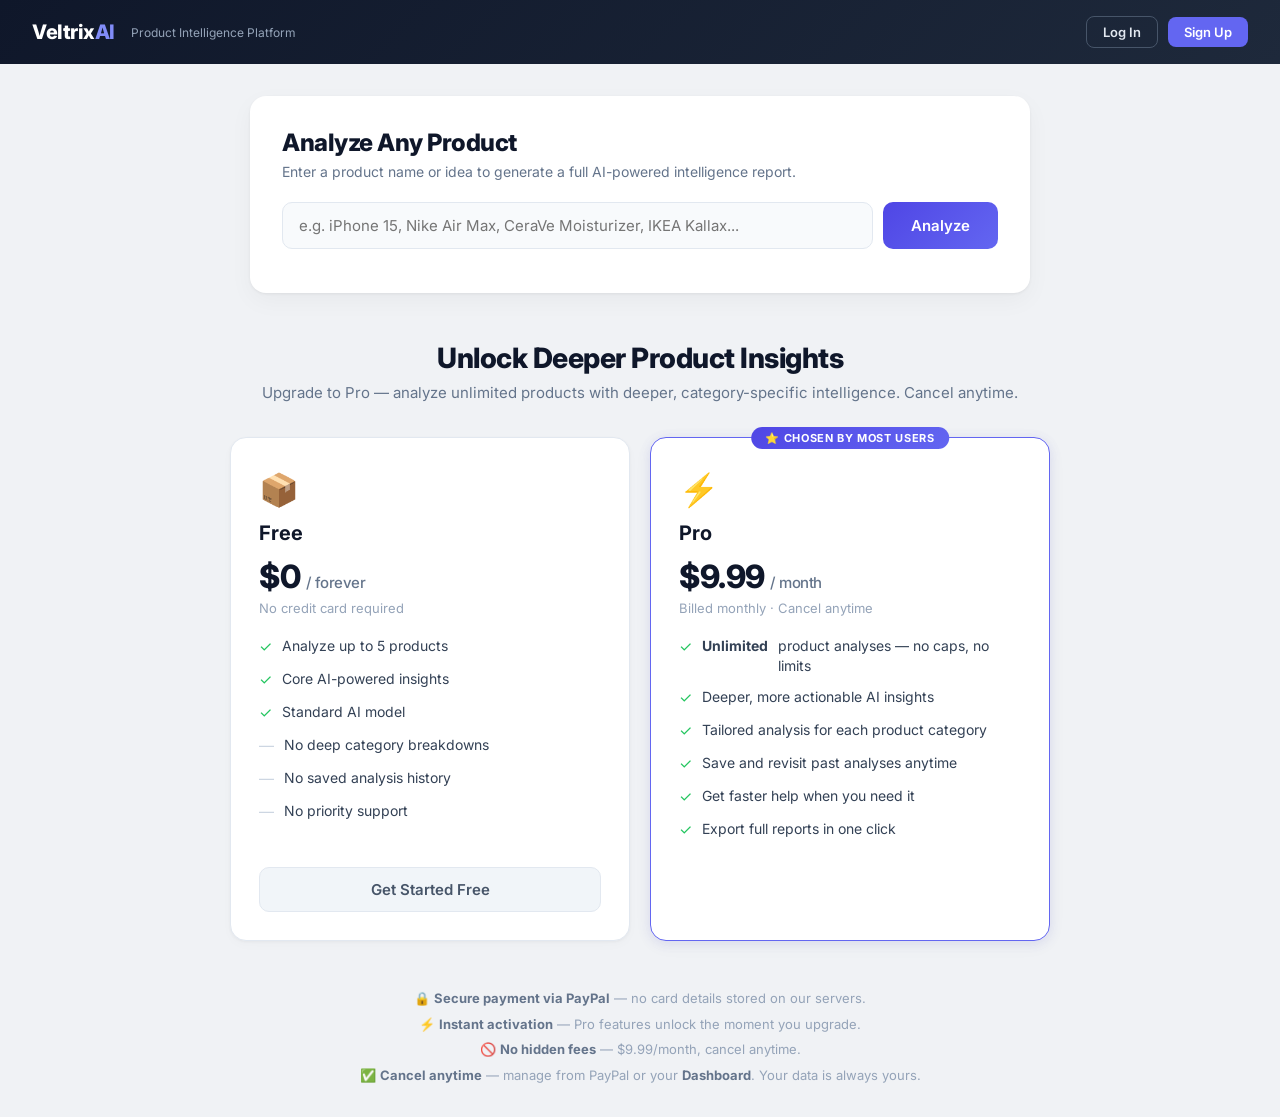
==== index.html @ ea8c5378 "feat: add smart upsell & retention logic with getUserStateContext - Add centralized getUserStateCont" ====
<!DOCTYPE html>
<html lang="en">
<head>
    <meta charset="UTF-8" />
    <meta name="viewport" content="width=device-width, initial-scale=1.0" />
    <title>Veltrix AI — Product Intelligence Platform</title>
    <link rel="preconnect" href="https://fonts.googleapis.com" />
    <link rel="preconnect" href="https://fonts.gstatic.com" crossorigin />
    <link href="https://fonts.googleapis.com/css2?family=Inter:wght@400;500;600;700;800&display=swap" rel="stylesheet" />
    <link rel="stylesheet" href="/style.css" />
</head>
<body>

    <!-- ── Top Bar ── -->
    <div class="top-bar">
        <div class="logo">Veltrix<span>AI</span></div>
        <div class="tagline">Product Intelligence Platform</div>

        <!-- Logged-out buttons -->
        <div class="auth-area" id="authArea">
            <button class="btn-login" id="showLoginBtn">Log In</button>
            <button class="btn-signup" id="showRegisterBtn">Sign Up</button>
        </div>

        <!-- Logged-in area (hidden by default via CSS) -->
        <div class="user-area" id="userArea">
            <span class="usage-info" id="usageInfo"></span>
            <a class="dashboard-link" href="/dashboard">Dashboard</a>
            <span class="username-display" id="usernameDisplay"></span>
            <button class="btn-logout" id="logoutBtn">Log Out</button>
        </div>
    </div>

    <!-- ── Auth Modal ── -->
    <div class="modal-overlay" id="authModal">
        <div class="modal-box">
            <button class="modal-close" id="closeAuthModal">&times;</button>
            <h2 class="modal-title" id="authModalTitle"></h2>
            <div class="form-group">
                <label class="form-label" for="authUsername">Username</label>
                <input class="form-input" type="text" id="authUsername" />
            </div>
            <div class="form-group">
                <label class="form-label" for="authPassword">Password</label>
                <input class="form-input" type="password" id="authPassword" />
            </div>
            <div class="auth-error" id="authError"></div>
            <button class="btn-auth-submit" id="authSubmitBtn">Submit</button>
            <div class="auth-switch" id="authSwitch"></div>
        </div>
    </div>

    <!-- ── Main Content ── -->
    <div class="container">
        <div class="search-card">
            <h1>Analyze Any Product</h1>
            <div class="muted">Enter a product name or idea to generate a full AI-powered intelligence report.</div>
            <div class="search-row">
                <input type="text" id="productIdea" placeholder="e.g. iPhone 15, Nike Air Max, CeraVe Moisturizer, IKEA Kallax..." />
                <button id="analyzeBtn">Analyze</button>
            </div>
            <div id="message"></div>
        </div>

        <!-- Analysis results rendered here by script.js -->
        <div id="results"></div>
    </div>

    <!-- ── Pricing Section ── -->
    <div class="pricing-section" id="pricingSection" style="display:none;">
        <h2 class="pricing-section-title">Unlock Deeper Product Insights</h2>
        <p class="pricing-section-sub">Upgrade to Pro — analyze unlimited products with deeper, category-specific intelligence. Cancel anytime.</p>

        <!-- State-aware message banner (populated by script.js) -->
        <div class="pricing-state-msg" id="pricingStateMsg" style="display:none;"></div>

        <!-- Pro active message (shown only when user is Pro) -->
        <div class="pricing-pro-active-msg" id="pricingProActive" style="display:none;">
            <div class="pam-icon">✅</div>
            <div class="pam-title">You're on the Pro plan</div>
            <p class="pam-text">You have full access to all Pro features. Manage your subscription from your <a href="/dashboard" style="color:#166534;font-weight:600;">Dashboard</a>.</p>
        </div>

        <!-- Pricing grid (hidden when Pro) -->
        <div id="pricingGrid">
            <div class="pricing-grid">
                <!-- Free Plan -->
                <div class="pricing-card">
                    <div class="pricing-plan-icon">📦</div>
                    <div class="pricing-plan-name">Free</div>
                    <div class="pricing-price">$0 <span>/ forever</span></div>
                    <div class="pricing-price-note">No credit card required</div>
                    <ul class="pricing-features">
                        <li><span class="pf-icon check">✓</span> Analyze up to 5 products</li>
                        <li><span class="pf-icon check">✓</span> Core AI-powered insights</li>
                        <li><span class="pf-icon check">✓</span> Standard AI model</li>
                        <li><span class="pf-icon x">—</span> No deep category breakdowns</li>
                        <li><span class="pf-icon x">—</span> No saved analysis history</li>
                        <li><span class="pf-icon x">—</span> No priority support</li>
                    </ul>
                    <div class="pricing-cta pricing-cta-free" id="pricingFreeCta">Your Current Plan</div>
                </div>

                <!-- Pro Plan -->
                <div class="pricing-card pricing-pro">
                    <div class="pricing-popular">⭐ Chosen by Most Users</div>
                    <div class="pricing-plan-icon">⚡</div>
                    <div class="pricing-plan-name">Pro</div>
                    <div class="pricing-price">$9.99 <span>/ month</span></div>
                    <div class="pricing-price-note">Billed monthly · Cancel anytime</div>
                    <ul class="pricing-features">
                        <li><span class="pf-icon check">✓</span> <strong>Unlimited</strong> product analyses — no caps, no limits</li>
                        <li><span class="pf-icon check">✓</span> Deeper, more actionable AI insights</li>
                        <li><span class="pf-icon check">✓</span> Tailored analysis for each product category</li>
                        <li><span class="pf-icon check">✓</span> Save and revisit past analyses anytime</li>
                        <li><span class="pf-icon check">✓</span> Get faster help when you need it</li>
                        <li><span class="pf-icon check">✓</span> Export full reports in one click</li>
                    </ul>
                    <!-- PayPal subscription button rendered here -->
                    <div class="pricing-paypal-wrap">
                        <div id="paypal-button-container"></div>
                    </div>
                </div>
            </div>

            <div class="pricing-trust">
                <p>🔒 <strong>Secure payment via PayPal</strong> — no card details stored on our servers.</p>
                <p>⚡ <strong>Instant activation</strong> — Pro features unlock the moment you upgrade.</p>
                <p>🚫 <strong>No hidden fees</strong> — $9.99/month, cancel anytime.</p>
                <p>✅ <strong>Cancel anytime</strong> — manage from PayPal or your <strong>Dashboard</strong>. Your data is always yours.</p>
            </div>
        </div>
    </div>

    <!-- ── Conversion Tracking ── -->
    <script>
    /**
     * trackEvent — structured conversion tracking.
     * Logs to console for now; later can forward to PostHog / GA / backend.
     * @param {string} name  — event name (e.g. "pricing_view")
     * @param {Object} [data] — optional metadata
     */
    window.trackEvent = function(name, data) {
        var payload = Object.assign(
            { event: name, timestamp: new Date().toISOString() },
            data || {}
        );
        console.log("[TRACK]", name, payload);
        /* POST to backend — fire-and-forget, fail silently */
        try {
            var headers = { "Content-Type": "application/json" };
            var token = localStorage.getItem("veltrix_token");
            if (token) headers["Authorization"] = "Bearer " + token;
            fetch("/api/track-event", {
                method: "POST",
                headers: headers,
                body: JSON.stringify(payload)
            }).catch(function() {});
        } catch(e) {}
    };

    /* Track pricing_view when #pricingSection scrolls into view */
    (function() {
        var tracked = false;
        var section = document.getElementById("pricingSection");
        if (!section || !window.IntersectionObserver) return;
        var obs = new IntersectionObserver(function(entries) {
            entries.forEach(function(e) {
                if (e.isIntersecting && !tracked) {
                    tracked = true;
                    var token = localStorage.getItem("veltrix_token") || "";
                    window.trackEvent("pricing_view", {
                        plan: "pro",
                        source: "pricing",
                        user_state: token ? "logged_in" : "logged_out"
                    });
                    obs.disconnect();
                }
            });
        }, { threshold: 0.3 });
        obs.observe(section);
    })();
    </script>

    <!-- PayPal SDK — Live client-id -->
    <script src="https://www.paypal.com/sdk/js?client-id=AXII0NIu0wnEJwazRqZ5UsowkdJWxJdVYxrxUT84kYljpayOSUFC76fMRyvJbIFMuzYjZMv3gP53U4C3&currency=USD&vault=true&intent=subscription"></script>
    <script src="upsell.js"></script>
    <script src="script.js"></script>
</body>
</html>
---- style.css ----
/* ── Reset & Base ── */
*, *::before, *::after { box-sizing: border-box; }
body {
    font-family: 'Inter', -apple-system, BlinkMacSystemFont, 'Segoe UI', Roboto, sans-serif;
    background: #f0f2f5;
    margin: 0;
    padding: 0;
    color: #1a1a2e;
    -webkit-font-smoothing: antialiased;
}

/* ── Top Bar ── */
.top-bar {
    background: linear-gradient(135deg, #0f172a 0%, #1e293b 100%);
    padding: 16px 32px;
    display: flex;
    align-items: center;
    gap: 12px;
}
.top-bar .logo {
    font-size: 20px;
    font-weight: 800;
    color: #fff;
    letter-spacing: -0.5px;
}
.top-bar .logo span { color: #818cf8; }
.top-bar .tagline {
    font-size: 12px;
    color: #94a3b8;
    margin-left: 4px;
}

/* ── Auth Bar Buttons ── */
.auth-area {
    margin-left: auto;
    display: flex;
    align-items: center;
    gap: 10px;
}
.auth-area .btn-login {
    padding: 7px 16px;
    border-radius: 8px;
    border: 1px solid #475569;
    background: transparent;
    color: #e2e8f0;
    font-size: 13px;
    font-weight: 600;
    cursor: pointer;
    font-family: inherit;
}
.auth-area .btn-signup {
    padding: 7px 16px;
    border-radius: 8px;
    border: none;
    background: #6366f1;
    color: #fff;
    font-size: 13px;
    font-weight: 600;
    cursor: pointer;
    font-family: inherit;
}
.user-area {
    margin-left: auto;
    display: flex;
    align-items: center;
    gap: 10px;
    display: none;
}
.user-area .usage-info {
    color: #94a3b8;
    font-size: 13px;
}
.user-area .dashboard-link {
    color: #818cf8;
    font-size: 13px;
    font-weight: 600;
    text-decoration: none;
}
.user-area .username-display {
    color: #e2e8f0;
    font-size: 13px;
    font-weight: 600;
}
.user-area .btn-logout {
    padding: 7px 14px;
    border-radius: 8px;
    border: 1px solid #475569;
    background: transparent;
    color: #e2e8f0;
    font-size: 13px;
    font-weight: 500;
    cursor: pointer;
    font-family: inherit;
}

/* ── Auth Modal ── */
.modal-overlay {
    display: none;
    position: fixed;
    top: 0;
    left: 0;
    width: 100%;
    height: 100%;
    background: rgba(0,0,0,0.5);
    z-index: 1000;
    justify-content: center;
    align-items: center;
}
.modal-box {
    background: #fff;
    border-radius: 16px;
    padding: 32px;
    max-width: 400px;
    width: 90%;
    position: relative;
}
.modal-close {
    position: absolute;
    top: 12px;
    right: 16px;
    border: none;
    background: none;
    font-size: 20px;
    cursor: pointer;
    color: #64748b;
}
.modal-title {
    margin: 0 0 20px;
    font-size: 20px;
    font-weight: 700;
    color: #0f172a;
}
.form-group {
    margin-bottom: 14px;
}
.form-group:last-of-type {
    margin-bottom: 18px;
}
.form-label {
    display: block;
    font-size: 13px;
    font-weight: 600;
    color: #475569;
    margin-bottom: 5px;
}
.form-input {
    width: 100%;
    padding: 11px 14px;
    border: 1.5px solid #e2e8f0;
    border-radius: 8px;
    font-size: 14px;
    font-family: inherit;
    outline: none;
    box-sizing: border-box;
}
.form-input:focus {
    border-color: #818cf8;
    box-shadow: 0 0 0 3px rgba(129,140,248,0.15);
}
.auth-error {
    color: #dc2626;
    font-size: 13px;
    margin-bottom: 12px;
    display: none;
}
.btn-auth-submit {
    width: 100%;
    padding: 12px;
    border-radius: 10px;
    border: none;
    font-size: 15px;
    font-weight: 600;
    background: linear-gradient(135deg, #4f46e5, #6366f1);
    color: #fff;
    cursor: pointer;
    font-family: inherit;
}
.btn-auth-submit:hover {
    opacity: 0.95;
}
.auth-switch {
    text-align: center;
    margin-top: 14px;
    font-size: 13px;
    color: #64748b;
}

/* ── Container ── */
.container {
    max-width: 820px;
    margin: 32px auto;
    padding: 0 20px;
}

/* ── Search Card ── */
.search-card {
    background: #fff;
    border-radius: 16px;
    padding: 32px;
    box-shadow: 0 1px 3px rgba(0,0,0,0.06), 0 8px 24px rgba(0,0,0,0.04);
    margin-bottom: 28px;
}
.search-card h1 {
    margin: 0 0 4px;
    font-size: 24px;
    font-weight: 800;
    color: #0f172a;
    letter-spacing: -0.5px;
}
.search-card .muted {
    color: #64748b;
    margin-bottom: 20px;
    font-size: 14px;
    line-height: 1.5;
}
.search-row {
    display: flex;
    gap: 10px;
}
.search-row input[type="text"] {
    flex: 1;
    padding: 13px 16px;
    border-radius: 10px;
    border: 1.5px solid #e2e8f0;
    font-size: 15px;
    font-family: inherit;
    background: #f8fafc;
    transition: border-color 0.2s, box-shadow 0.2s;
    outline: none;
}
.search-row input[type="text"]:focus {
    border-color: #818cf8;
    box-shadow: 0 0 0 3px rgba(129,140,248,0.15);
    background: #fff;
}
.search-row button {
    padding: 13px 28px;
    border-radius: 10px;
    border: none;
    font-size: 15px;
    font-weight: 600;
    font-family: inherit;
    background: linear-gradient(135deg, #4f46e5, #6366f1);
    color: white;
    cursor: pointer;
    transition: transform 0.15s, box-shadow 0.15s;
    white-space: nowrap;
}
.search-row button:hover {
    transform: translateY(-1px);
    box-shadow: 0 4px 12px rgba(79,70,229,0.35);
}
.search-row button:disabled {
    background: #94a3b8;
    cursor: not-allowed;
    transform: none;
    box-shadow: none;
}

/* ── Messages ── */
.success {
    color: #059669;
    margin-top: 14px;
    font-weight: 500;
    font-size: 14px;
}
.error {
    color: #dc2626;
    margin-top: 14px;
    font-weight: 500;
    font-size: 14px;
}
#message {
    margin-top: 12px;
    font-size: 14px;
    color: #64748b;
}

/* ── Product Header ── */
.product-header {
    background: #fff;
    border-radius: 16px;
    padding: 28px 32px;
    box-shadow: 0 1px 3px rgba(0,0,0,0.06), 0 8px 24px rgba(0,0,0,0.04);
    margin-bottom: 20px;
    display: flex;
    gap: 24px;
    align-items: flex-start;
}
.product-header .ph-image {
    width: 100px;
    height: 100px;
    border-radius: 14px;
    background: linear-gradient(135deg, #e0e7ff, #c7d2fe);
    display: flex;
    align-items: center;
    justify-content: center;
    font-size: 40px;
    flex-shrink: 0;
}
.product-header .ph-info { flex: 1; min-width: 0; }
.product-header .ph-top-row {
    display: flex;
    align-items: center;
    gap: 10px;
    flex-wrap: wrap;
    margin-bottom: 4px;
}
.product-header .product-title {
    font-size: 22px;
    font-weight: 700;
    color: #0f172a;
    margin: 0;
    letter-spacing: -0.3px;
}
.badge {
    display: inline-flex;
    align-items: center;
    gap: 4px;
    padding: 3px 10px;
    border-radius: 6px;
    font-size: 11px;
    font-weight: 700;
    text-transform: uppercase;
    letter-spacing: 0.03em;
    color: #fff;
}
.product-header .summary-text {
    font-size: 14px;
    color: #475569;
    line-height: 1.65;
    margin: 8px 0 0;
}

/* ── AI Score Ring ── */
.ai-score {
    display: flex;
    flex-direction: column;
    align-items: center;
    flex-shrink: 0;
}
.ai-score svg {
    width: 64px;
    height: 64px;
}
.ai-score .score-track { fill: none; stroke: #e2e8f0; stroke-width: 6; }
.ai-score .score-fill { fill: none; stroke-width: 6; stroke-linecap: round; transition: stroke-dashoffset 0.8s ease; }
.ai-score .score-text {
    font-size: 16px;
    font-weight: 800;
    fill: #0f172a;
}
.ai-score .score-label {
    font-size: 10px;
    color: #64748b;
    font-weight: 600;
    text-transform: uppercase;
    letter-spacing: 0.05em;
    margin-top: 4px;
}

/* ── Tags Row ── */
.tags-row {
    display: flex;
    flex-wrap: wrap;
    gap: 6px;
    margin-top: 12px;
}
.smart-tag {
    display: inline-block;
    padding: 4px 12px;
    border-radius: 20px;
    font-size: 12px;
    font-weight: 600;
    background: #f1f5f9;
    color: #475569;
    border: 1px solid #e2e8f0;
}

/* ── Section Divider ── */
.section-divider {
    display: flex;
    align-items: center;
    gap: 10px;
    margin: 28px 0 14px;
    font-size: 13px;
    font-weight: 700;
    text-transform: uppercase;
    letter-spacing: 0.06em;
    color: #64748b;
}
.section-divider::after {
    content: "";
    flex: 1;
    height: 1px;
    background: #e2e8f0;
}

/* ── Cards ── */
.card {
    background: #fff;
    border-radius: 14px;
    padding: 24px 28px;
    margin-bottom: 14px;
    box-shadow: 0 1px 3px rgba(0,0,0,0.04), 0 4px 12px rgba(0,0,0,0.02);
    border: 1px solid #f1f5f9;
}
.card-header {
    display: flex;
    align-items: center;
    gap: 8px;
    margin-bottom: 14px;
}
.card-icon {
    width: 32px;
    height: 32px;
    border-radius: 8px;
    display: flex;
    align-items: center;
    justify-content: center;
    font-size: 16px;
    flex-shrink: 0;
}
.card-header h4 {
    margin: 0;
    font-size: 14px;
    font-weight: 700;
    color: #0f172a;
    letter-spacing: -0.2px;
}
.card p, .card div { font-size: 14px; line-height: 1.7; color: #475569; }

/* ── Card Variants ── */
.card--analysis .card-icon { background: #ede9fe; color: #7c3aed; }
.card--audience .card-icon { background: #fce7f3; color: #db2777; }
.card--benefits .card-icon { background: #d1fae5; color: #059669; }
.card--selling .card-icon { background: #fef3c7; color: #d97706; }
.card--usecases .card-icon { background: #e0f2fe; color: #0284c7; }
.card--performance .card-icon { background: #fef9c3; color: #a16207; }
.card--specs .card-icon { background: #f1f5f9; color: #475569; }
.card--description .card-icon { background: #f3f4f6; color: #374151; }
.card--seo .card-icon { background: #dcfce7; color: #16a34a; }

/* ── Lists inside cards ── */
.card ul {
    margin: 0;
    padding-left: 18px;
}
.card ul li {
    margin-bottom: 6px;
    font-size: 14px;
    color: #475569;
    line-height: 1.6;
}

/* ── Detail chips (performance, specs) ── */
.detail-row {
    display: flex;
    gap: 10px;
    flex-wrap: wrap;
}
.detail-chip {
    background: #f8fafc;
    border: 1px solid #e2e8f0;
    border-radius: 10px;
    padding: 10px 14px;
    font-size: 13px;
    color: #334155;
    min-width: 120px;
}
.detail-chip .chip-label {
    font-weight: 700;
    color: #64748b;
    font-size: 10px;
    text-transform: uppercase;
    letter-spacing: 0.05em;
    display: block;
    margin-bottom: 3px;
}

/* ── Tag list (use cases, occasions) ── */
.tag-list {
    list-style: none;
    padding: 0;
    margin: 8px 0 0;
    display: flex;
    flex-wrap: wrap;
    gap: 6px;
}
.tag-list li {
    background: #f1f5f9;
    border: 1px solid #e2e8f0;
    border-radius: 20px;
    padding: 5px 14px;
    font-size: 13px;
    font-weight: 500;
    color: #475569;
}

/* ── Fragrance box ── */
.fragrance-box { background: #fffbeb; border: 1px solid #fde68a; }
.fragrance-box .card-icon { background: #fef3c7; }
.fragrance-box h4 { color: #92400e; }
.notes-grid {
    display: grid;
    grid-template-columns: repeat(auto-fit, minmax(160px, 1fr));
    gap: 10px;
    margin: 12px 0;
}
.note-card {
    background: #fff;
    border: 1px solid #fde68a;
    border-radius: 10px;
    padding: 12px 14px;
}
.note-card .note-label {
    font-size: 10px;
    font-weight: 700;
    text-transform: uppercase;
    letter-spacing: 0.06em;
    color: #92400e;
    margin-bottom: 4px;
}
.note-card .note-value {
    font-size: 13px;
    color: #1e293b;
}
.scent-family-value {
    font-size: 15px;
    font-weight: 600;
    color: #78350f;
}

/* ── Description ── */
.description-html {
    font-size: 14px;
    line-height: 1.75;
    color: #374151;
}
.description-html ul {
    padding-left: 20px;
    margin: 10px 0;
}
.description-html li { margin-bottom: 6px; }

/* ── PayPal Button ── */
#paypal-button-container {
    max-width: 400px;
    margin: 24px auto;
}

/* ── Pricing Section ── */
.pricing-section {
    max-width: 860px;
    margin: 48px auto 32px;
    padding: 0 20px;
}
.pricing-section-title {
    text-align: center;
    font-size: 28px;
    font-weight: 800;
    color: #0f172a;
    letter-spacing: -0.5px;
    margin: 0 0 6px;
}
.pricing-section-sub {
    text-align: center;
    font-size: 15px;
    color: #64748b;
    margin: 0 0 32px;
    line-height: 1.6;
}
.pricing-grid {
    display: grid;
    grid-template-columns: 1fr 1fr;
    gap: 20px;
    margin-bottom: 28px;
}
.pricing-card {
    background: #fff;
    border-radius: 16px;
    border: 1.5px solid #e2e8f0;
    padding: 32px 28px 28px;
    display: flex;
    flex-direction: column;
    box-shadow: 0 1px 3px rgba(0,0,0,0.04), 0 4px 12px rgba(0,0,0,0.02);
    transition: box-shadow 0.2s, transform 0.15s;
    position: relative;
}
.pricing-card:hover {
    box-shadow: 0 4px 20px rgba(0,0,0,0.08);
}
.pricing-card.pricing-pro {
    border-color: #6366f1;
    box-shadow: 0 2px 12px rgba(99,102,241,0.12), 0 4px 20px rgba(0,0,0,0.04);
}
.pricing-card.pricing-pro:hover {
    box-shadow: 0 4px 24px rgba(99,102,241,0.18), 0 6px 28px rgba(0,0,0,0.06);
    transform: translateY(-2px);
}
.pricing-popular {
    position: absolute;
    top: -11px;
    left: 50%;
    transform: translateX(-50%);
    background: linear-gradient(135deg, #4f46e5, #6366f1);
    color: #fff;
    font-size: 11px;
    font-weight: 700;
    text-transform: uppercase;
    letter-spacing: 0.06em;
    padding: 4px 14px;
    border-radius: 20px;
    white-space: nowrap;
}
.pricing-plan-icon {
    font-size: 32px;
    margin-bottom: 12px;
}
.pricing-plan-name {
    font-size: 20px;
    font-weight: 700;
    color: #0f172a;
    margin: 0 0 4px;
}
.pricing-price {
    font-size: 32px;
    font-weight: 800;
    color: #0f172a;
    margin: 8px 0 4px;
    letter-spacing: -0.5px;
}
.pricing-price span {
    font-size: 15px;
    font-weight: 500;
    color: #64748b;
}
.pricing-price-note {
    font-size: 13px;
    color: #94a3b8;
    margin: 0 0 20px;
}
.pricing-features {
    list-style: none;
    padding: 0;
    margin: 0 0 24px;
    flex: 1;
}
.pricing-features li {
    display: flex;
    align-items: flex-start;
    gap: 10px;
    font-size: 14px;
    color: #334155;
    margin-bottom: 12px;
    line-height: 1.4;
}
.pricing-features li .pf-icon {
    flex-shrink: 0;
    font-size: 15px;
    line-height: 1.4;
}
.pricing-features li .pf-icon.check { color: #22c55e; }
.pricing-features li .pf-icon.x { color: #cbd5e1; }
.pricing-cta {
    display: block;
    width: 100%;
    padding: 12px 20px;
    border-radius: 10px;
    border: none;
    font-size: 15px;
    font-weight: 600;
    cursor: pointer;
    font-family: inherit;
    text-align: center;
    text-decoration: none;
    transition: opacity 0.15s, transform 0.1s;
}
.pricing-cta:hover { opacity: 0.9; transform: translateY(-1px); }
.pricing-cta:active { transform: translateY(0); }
.pricing-cta-free {
    background: #f1f5f9;
    color: #475569;
    border: 1.5px solid #e2e8f0;
}
.pricing-cta-pro {
    background: linear-gradient(135deg, #4f46e5, #6366f1);
    color: #fff;
}
.pricing-trust {
    text-align: center;
    padding: 20px 0 0;
}
.pricing-trust p {
    font-size: 13px;
    color: #94a3b8;
    margin: 0 0 6px;
    line-height: 1.5;
}
.pricing-trust p strong {
    color: #64748b;
}
.pricing-pro-active-msg {
    text-align: center;
    background: #f0fdf4;
    border: 1px solid #bbf7d0;
    border-radius: 12px;
    padding: 20px 24px;
    margin: 32px auto 0;
    max-width: 520px;
}
.pricing-pro-active-msg .pam-icon { font-size: 28px; margin-bottom: 8px; }
.pricing-pro-active-msg .pam-title {
    font-size: 16px;
    font-weight: 700;
    color: #166534;
    margin: 0 0 4px;
}
.pricing-pro-active-msg .pam-text {
    font-size: 14px;
    color: #15803d;
    margin: 0;
    line-height: 1.5;
}

/* ── Pricing State Message Banner ── */
.pricing-state-msg {
    text-align: center;
    border-radius: 12px;
    padding: 16px 24px;
    margin: 0 auto 24px;
    max-width: 620px;
    font-size: 14px;
    line-height: 1.6;
}
.pricing-state-msg .psm-text {
    display: block;
    font-weight: 700;
    font-size: 15px;
    margin-bottom: 4px;
}
.pricing-state-msg .psm-benefit {
    display: block;
    font-size: 13px;
    margin-bottom: 2px;
}
.pricing-state-msg .psm-urgency {
    display: block;
    font-size: 12px;
    opacity: 0.85;
}
.psm-free { background: #f8fafc; color: #475569; border: 1px solid #e2e8f0; }
.psm-cancelled { background: #fffbeb; color: #92400e; border: 1px solid #fde68a; }
.psm-suspended { background: #fff7ed; color: #9a3412; border: 1px solid #fed7aa; }
.psm-expired { background: #fef2f2; color: #991b1b; border: 1px solid #fecaca; }
/* PayPal in pricing */
.pricing-paypal-wrap {
    max-width: 400px;
    margin: 0 auto;
    padding-top: 12px;
}

@media (max-width: 640px) {
    .pricing-grid { grid-template-columns: 1fr; }
    .pricing-section-title { font-size: 22px; }
    .pricing-card { padding: 24px 20px 20px; }
}

/* ── Responsive ── */
@media (max-width: 640px) {
    .top-bar {
        flex-wrap: wrap;
        padding: 12px 16px;
    }
    .product-header { flex-direction: column; padding: 20px; }
    .product-header .ph-image { width: 72px; height: 72px; font-size: 32px; }
    .search-row { flex-direction: column; }
    .search-row button { width: 100%; }
    .card { padding: 18px 20px; }
    .container { padding: 0 12px; }
    .modal-box { padding: 24px; }
}

/* ── Status Pages (Success / Cancel) ── */
.status-page {
    max-width: 520px;
    margin: 80px auto;
    background: #fff;
    border-radius: 16px;
    box-shadow: 0 4px 24px rgba(0,0,0,0.08);
    padding: 48px 40px;
    text-align: center;
}
.status-icon {
    font-size: 64px;
    margin-bottom: 16px;
}
.status-title {
    font-size: 24px;
    font-weight: 700;
    color: #1a1a2e;
    margin: 0 0 12px;
}
.status-message {
    font-size: 15px;
    color: #64748b;
    line-height: 1.6;
    margin: 0 0 32px;
}
.status-btn {
    display: inline-block;
    padding: 12px 32px;
    border-radius: 10px;
    border: none;
    background: #6366f1;
    color: #fff;
    font-size: 15px;
    font-weight: 600;
    cursor: pointer;
    text-decoration: none;
    font-family: inherit;
    transition: background 0.2s;
}
.status-btn:hover { background: #4f46e5; }
.status-btn-outline {
    background: transparent;
    color: #6366f1;
    border: 1.5px solid #c7d2fe;
}
.status-btn-outline:hover { background: #f5f3ff; color: #4f46e5; }
.status-next-steps {
    display: flex;
    flex-direction: column;
    align-items: center;
    gap: 10px;
    margin-bottom: 20px;
}
.status-next-label {
    font-size: 13px;
    font-weight: 600;
    color: #475569;
    text-transform: uppercase;
    letter-spacing: 0.06em;
    margin: 0 0 4px;
}
.status-reassurance {
    font-size: 13px;
    color: #94a3b8;
    margin: 0;
    line-height: 1.5;
}
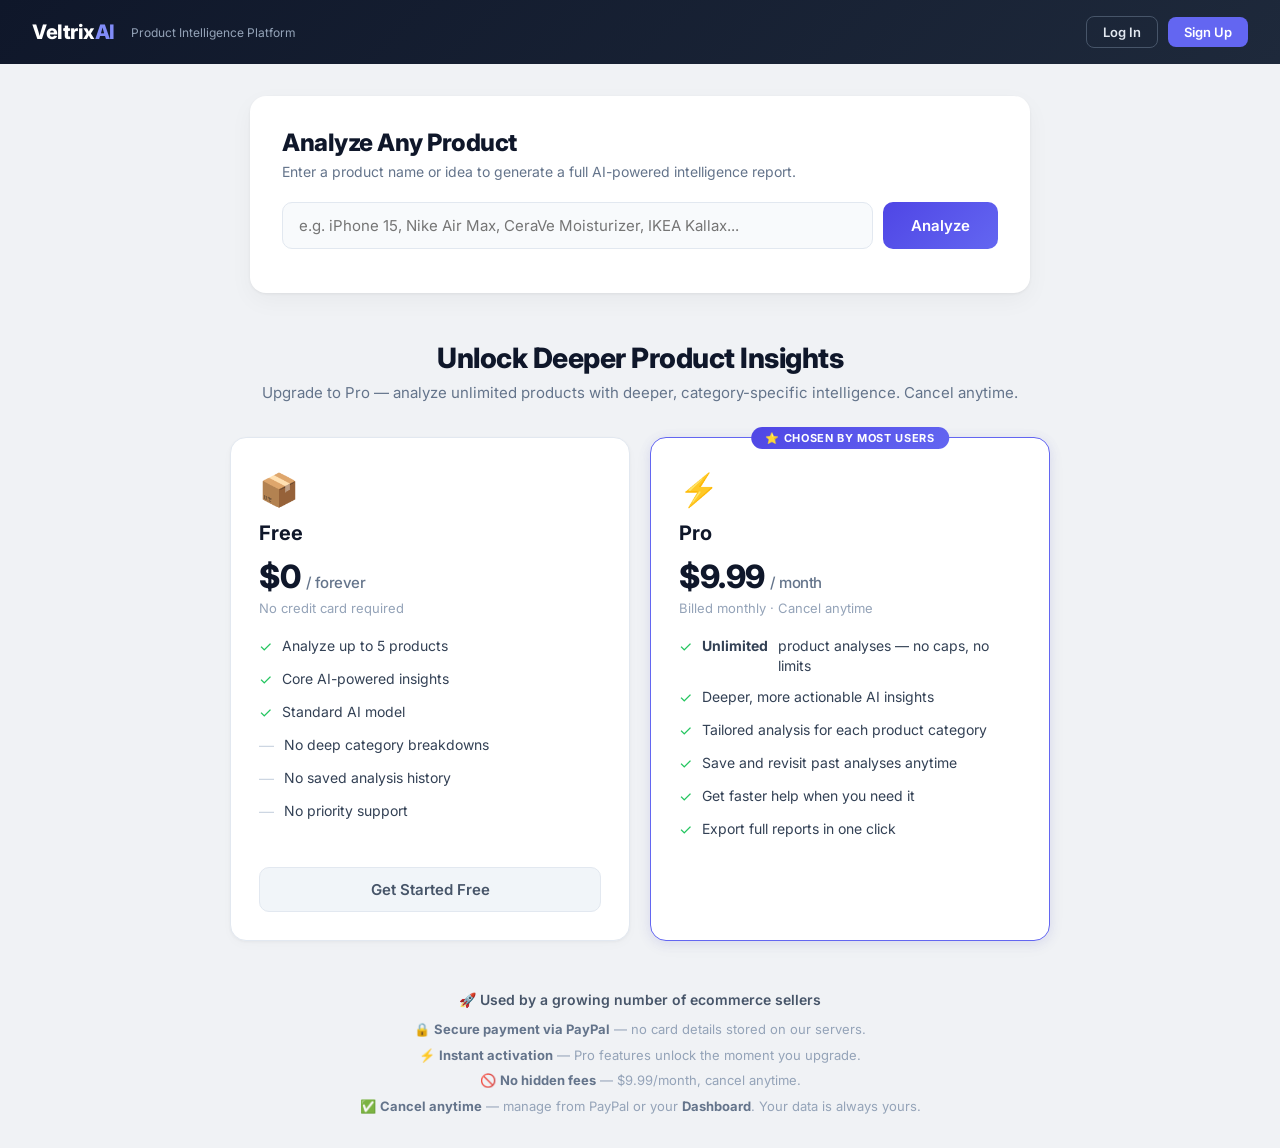
==== commit 8ca4e8ae: "feat: refine upsell system — simplify messaging, add progress bar, delay paywall, social proof - Sim" ====
--- a/index.html
+++ b/index.html
@@ -124,12 +124,35 @@
             </div>
 
             <div class="pricing-trust">
+                <p class="pricing-social-proof">🚀 Used by a growing number of ecommerce sellers</p>
                 <p>🔒 <strong>Secure payment via PayPal</strong> — no card details stored on our servers.</p>
                 <p>⚡ <strong>Instant activation</strong> — Pro features unlock the moment you upgrade.</p>
                 <p>🚫 <strong>No hidden fees</strong> — $9.99/month, cancel anytime.</p>
                 <p>✅ <strong>Cancel anytime</strong> — manage from PayPal or your <strong>Dashboard</strong>. Your data is always yours.</p>
             </div>
         </div>
+    </div>
+
+    <!-- ── Paywall Modal (soft paywall for free users at limit) ── -->
+    <div class="paywall-overlay" id="paywallOverlay" style="display:none;">
+        <div class="paywall-box">
+            <button class="paywall-close" id="paywallClose">&times;</button>
+            <div class="paywall-icon">🔒</div>
+            <h2 class="paywall-title">You&rsquo;ve reached your free limit</h2>
+            <p class="paywall-text">Upgrade to Pro to continue analyzing products.</p>
+            <ul class="paywall-features">
+                <li>✓ Unlimited analyses</li>
+                <li>✓ Instant access</li>
+                <li>✓ Cancel anytime</li>
+            </ul>
+            <a href="#pricingSection" class="paywall-cta cta-pulse" onclick="document.getElementById('paywallOverlay').style.display='none';">Unlock Unlimited Analyses</a>
+            <p class="paywall-micro">$9.99/month · Cancel anytime</p>
+        </div>
+    </div>
+
+    <!-- ── Sticky Mobile CTA ── -->
+    <div class="sticky-cta" id="stickyCta" style="display:none;">
+        <a href="#pricingSection" class="sticky-cta-btn">⚡ Unlock Unlimited Analyses</a>
     </div>
 
     <!-- ── Conversion Tracking ── -->
--- a/style.css
+++ b/style.css
@@ -849,3 +849,156 @@
     margin: 0;
     line-height: 1.5;
 }
+
+/* ── CTA Pulse / Glow Animation ── */
+@keyframes ctaPulse {
+    0% { box-shadow: 0 0 0 0 rgba(99, 102, 241, 0.5); }
+    70% { box-shadow: 0 0 0 10px rgba(99, 102, 241, 0); }
+    100% { box-shadow: 0 0 0 0 rgba(99, 102, 241, 0); }
+}
+.cta-pulse {
+    animation: ctaPulse 2s ease-in-out infinite;
+}
+
+/* ── Paywall Modal ── */
+.paywall-overlay {
+    position: fixed; top: 0; left: 0; width: 100%; height: 100%;
+    background: rgba(0, 0, 0, 0.55); z-index: 2000;
+    display: flex; align-items: center; justify-content: center;
+    padding: 20px;
+}
+.paywall-box {
+    background: #fff; border-radius: 16px; padding: 36px 32px;
+    max-width: 440px; width: 100%; text-align: center;
+    position: relative;
+    box-shadow: 0 8px 40px rgba(0, 0, 0, 0.18);
+}
+.paywall-close {
+    position: absolute; top: 12px; right: 16px;
+    border: none; background: none; font-size: 24px;
+    cursor: pointer; color: #94a3b8;
+}
+.paywall-close:hover { color: #475569; }
+.paywall-icon { font-size: 40px; margin-bottom: 12px; }
+.paywall-title {
+    font-size: 20px; font-weight: 700; color: #0f172a;
+    margin: 0 0 8px;
+}
+.paywall-text {
+    font-size: 14px; color: #64748b; line-height: 1.6;
+    margin: 0 0 16px;
+}
+.paywall-features {
+    list-style: none; padding: 0; margin: 0 0 20px;
+    text-align: left; max-width: 280px; margin-left: auto; margin-right: auto;
+}
+.paywall-features li {
+    font-size: 14px; color: #334155; padding: 4px 0;
+}
+.paywall-cta {
+    display: inline-block; padding: 13px 32px;
+    border-radius: 10px; border: none;
+    font-size: 15px; font-weight: 700;
+    background: linear-gradient(135deg, #4f46e5, #6366f1);
+    color: #fff; cursor: pointer; text-decoration: none;
+    font-family: inherit; transition: transform 0.1s;
+}
+.paywall-cta:hover { transform: translateY(-1px); opacity: 0.95; }
+.paywall-micro {
+    font-size: 12px; color: #94a3b8; margin: 12px 0 0;
+}
+
+/* ── Sticky Mobile CTA ── */
+.sticky-cta {
+    display: none; position: fixed; bottom: 0; left: 0; right: 0;
+    background: #fff; border-top: 1px solid #e2e8f0;
+    padding: 10px 16px; z-index: 900;
+    box-shadow: 0 -2px 12px rgba(0, 0, 0, 0.08);
+    justify-content: center;
+}
+.sticky-cta-btn {
+    display: block; width: 100%; max-width: 440px;
+    padding: 13px 20px; border-radius: 10px;
+    font-size: 15px; font-weight: 700;
+    background: linear-gradient(135deg, #4f46e5, #6366f1);
+    color: #fff; text-align: center; text-decoration: none;
+    font-family: inherit;
+}
+.sticky-cta-btn:hover { opacity: 0.95; }
+/* Only show on small screens */
+@media (min-width: 641px) {
+    .sticky-cta { display: none !important; }
+}
+
+/* ── Usage Pressure Colors ── */
+.psm-pressure-warn { color: #d97706; font-weight: 600; }
+.psm-pressure-critical { color: #dc2626; font-weight: 700; }
+
+/* ── Loss Aversion Feature List ── */
+.psm-lost-features {
+    display: flex; flex-direction: column; align-items: center;
+    gap: 4px; margin: 10px 0 6px;
+}
+.psm-lost-title {
+    font-size: 13px; font-weight: 700; margin-bottom: 2px;
+}
+.psm-lost-item {
+    font-size: 13px; opacity: 0.9;
+}
+
+/* ── Dashboard: Loss Aversion Block ── */
+.billing-lost-features {
+    padding: 0 28px 16px; font-size: 13px;
+}
+.billing-lost-title {
+    font-weight: 700; margin-bottom: 6px; color: inherit;
+}
+.billing-lost-item {
+    display: flex; align-items: center; gap: 6px; margin-bottom: 3px;
+}
+.billing-lost-x { color: #dc2626; font-weight: 700; flex-shrink: 0; }
+
+/* ── Dashboard: CTA pulse for billing card ── */
+.btn-billing.cta-pulse {
+    animation: ctaPulse 2s ease-in-out infinite;
+}
+
+/* ── Usage Progress Bar ── */
+.usage-progress-wrap {
+    margin-top: 10px;
+    text-align: center;
+}
+.usage-progress-bar {
+    width: 100%;
+    max-width: 300px;
+    height: 8px;
+    background: #e2e8f0;
+    border-radius: 4px;
+    margin: 0 auto 6px;
+    overflow: hidden;
+}
+.usage-progress-fill {
+    height: 100%;
+    border-radius: 4px;
+    background: #6366f1;
+    transition: width 0.4s ease;
+}
+.usage-progress-fill.progress-warn {
+    background: #f59e0b;
+}
+.usage-progress-fill.progress-critical {
+    background: #dc2626;
+}
+.usage-progress-label {
+    font-size: 12px;
+    color: inherit;
+    opacity: 0.8;
+}
+
+/* ── Social Proof ── */
+.pricing-social-proof {
+    font-size: 14px !important;
+    font-weight: 600;
+    color: #475569 !important;
+    margin-bottom: 10px !important;
+}
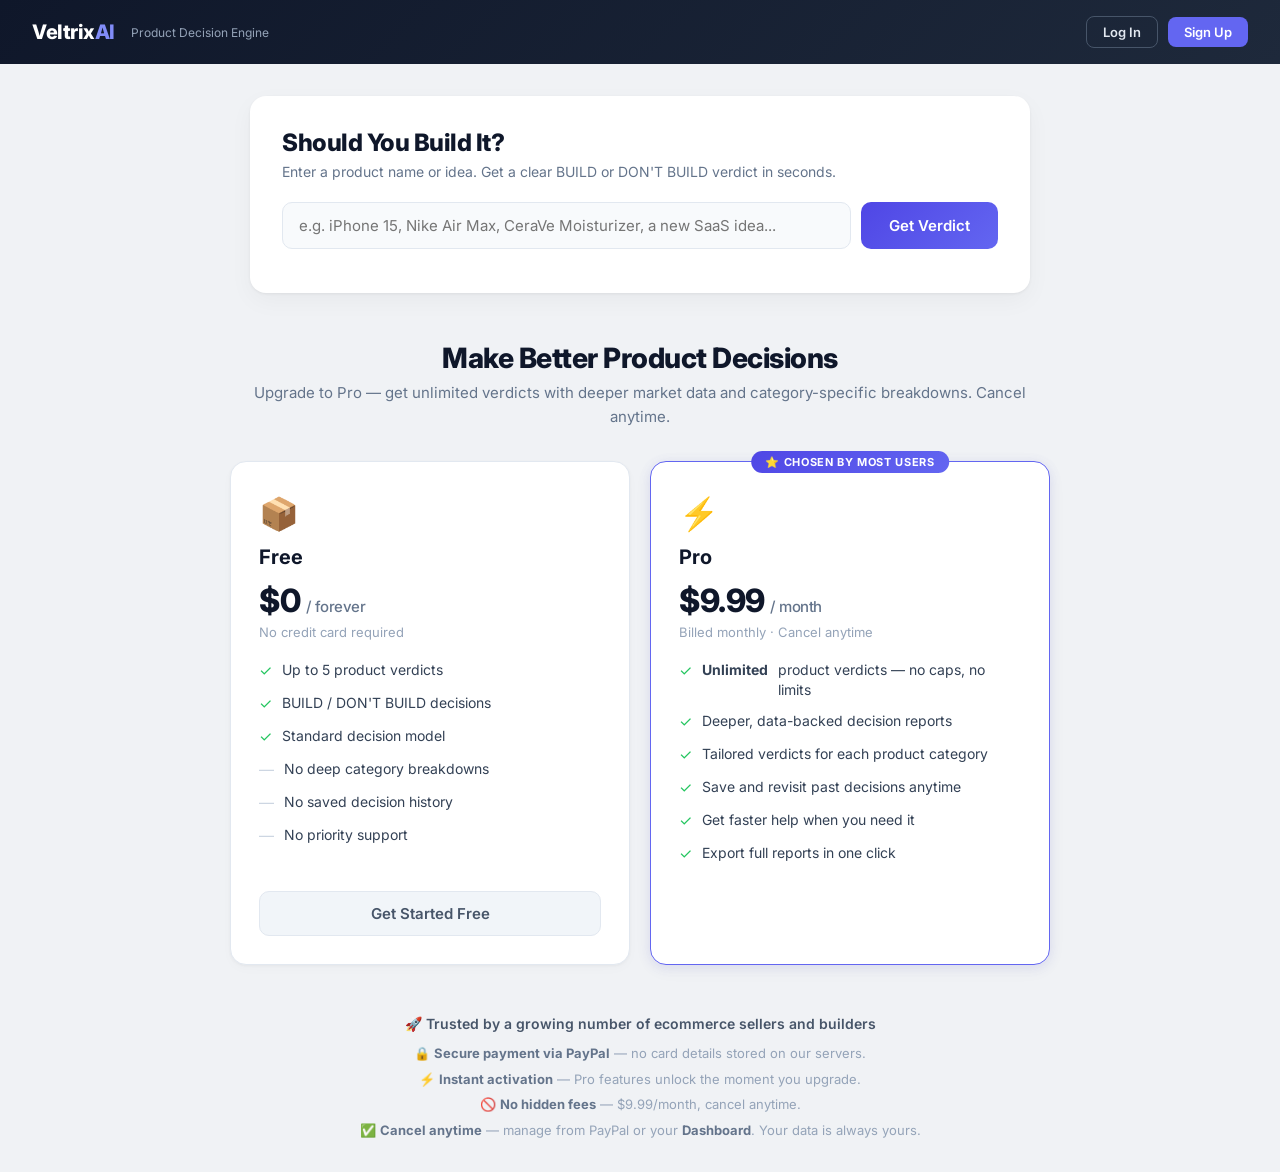
==== commit 9209e6e7: "Rebrand Veltrix as product decision engine with BUILD/DON'T BUILD verdicts Agent-Logs-Url: https://g" ====
--- a/index.html
+++ b/index.html
@@ -3,7 +3,7 @@
 <head>
     <meta charset="UTF-8" />
     <meta name="viewport" content="width=device-width, initial-scale=1.0" />
-    <title>Veltrix AI — Product Intelligence Platform</title>
+    <title>Veltrix — Product Decision Engine</title>
     <link rel="preconnect" href="https://fonts.googleapis.com" />
     <link rel="preconnect" href="https://fonts.gstatic.com" crossorigin />
     <link href="https://fonts.googleapis.com/css2?family=Inter:wght@400;500;600;700;800&display=swap" rel="stylesheet" />
@@ -14,7 +14,7 @@
     <!-- ── Top Bar ── -->
     <div class="top-bar">
         <div class="logo">Veltrix<span>AI</span></div>
-        <div class="tagline">Product Intelligence Platform</div>
+        <div class="tagline">Product Decision Engine</div>
 
         <!-- Logged-out buttons -->
         <div class="auth-area" id="authArea">
@@ -53,11 +53,11 @@
     <!-- ── Main Content ── -->
     <div class="container">
         <div class="search-card">
-            <h1>Analyze Any Product</h1>
-            <div class="muted">Enter a product name or idea to generate a full AI-powered intelligence report.</div>
+            <h1>Should You Build It?</h1>
+            <div class="muted">Enter a product name or idea. Get a clear BUILD or DON'T BUILD verdict in seconds.</div>
             <div class="search-row">
-                <input type="text" id="productIdea" placeholder="e.g. iPhone 15, Nike Air Max, CeraVe Moisturizer, IKEA Kallax..." />
-                <button id="analyzeBtn">Analyze</button>
+                <input type="text" id="productIdea" placeholder="e.g. iPhone 15, Nike Air Max, CeraVe Moisturizer, a new SaaS idea..." />
+                <button id="analyzeBtn">Get Verdict</button>
             </div>
             <div id="message"></div>
         </div>
@@ -68,8 +68,8 @@
 
     <!-- ── Pricing Section ── -->
     <div class="pricing-section" id="pricingSection" style="display:none;">
-        <h2 class="pricing-section-title">Unlock Deeper Product Insights</h2>
-        <p class="pricing-section-sub">Upgrade to Pro — analyze unlimited products with deeper, category-specific intelligence. Cancel anytime.</p>
+        <h2 class="pricing-section-title">Make Better Product Decisions</h2>
+        <p class="pricing-section-sub">Upgrade to Pro — get unlimited verdicts with deeper market data and category-specific breakdowns. Cancel anytime.</p>
 
         <!-- State-aware message banner (populated by script.js) -->
         <div class="pricing-state-msg" id="pricingStateMsg" style="display:none;"></div>
@@ -91,11 +91,11 @@
                     <div class="pricing-price">$0 <span>/ forever</span></div>
                     <div class="pricing-price-note">No credit card required</div>
                     <ul class="pricing-features">
-                        <li><span class="pf-icon check">✓</span> Analyze up to 5 products</li>
-                        <li><span class="pf-icon check">✓</span> Core AI-powered insights</li>
-                        <li><span class="pf-icon check">✓</span> Standard AI model</li>
+                        <li><span class="pf-icon check">✓</span> Up to 5 product verdicts</li>
+                        <li><span class="pf-icon check">✓</span> BUILD / DON'T BUILD decisions</li>
+                        <li><span class="pf-icon check">✓</span> Standard decision model</li>
                         <li><span class="pf-icon x">—</span> No deep category breakdowns</li>
-                        <li><span class="pf-icon x">—</span> No saved analysis history</li>
+                        <li><span class="pf-icon x">—</span> No saved decision history</li>
                         <li><span class="pf-icon x">—</span> No priority support</li>
                     </ul>
                     <div class="pricing-cta pricing-cta-free" id="pricingFreeCta">Your Current Plan</div>
@@ -109,10 +109,10 @@
                     <div class="pricing-price">$9.99 <span>/ month</span></div>
                     <div class="pricing-price-note">Billed monthly · Cancel anytime</div>
                     <ul class="pricing-features">
-                        <li><span class="pf-icon check">✓</span> <strong>Unlimited</strong> product analyses — no caps, no limits</li>
-                        <li><span class="pf-icon check">✓</span> Deeper, more actionable AI insights</li>
-                        <li><span class="pf-icon check">✓</span> Tailored analysis for each product category</li>
-                        <li><span class="pf-icon check">✓</span> Save and revisit past analyses anytime</li>
+                        <li><span class="pf-icon check">✓</span> <strong>Unlimited</strong> product verdicts — no caps, no limits</li>
+                        <li><span class="pf-icon check">✓</span> Deeper, data-backed decision reports</li>
+                        <li><span class="pf-icon check">✓</span> Tailored verdicts for each product category</li>
+                        <li><span class="pf-icon check">✓</span> Save and revisit past decisions anytime</li>
                         <li><span class="pf-icon check">✓</span> Get faster help when you need it</li>
                         <li><span class="pf-icon check">✓</span> Export full reports in one click</li>
                     </ul>
@@ -124,7 +124,7 @@
             </div>
 
             <div class="pricing-trust">
-                <p class="pricing-social-proof">🚀 Used by a growing number of ecommerce sellers</p>
+                <p class="pricing-social-proof">🚀 Trusted by a growing number of ecommerce sellers and builders</p>
                 <p>🔒 <strong>Secure payment via PayPal</strong> — no card details stored on our servers.</p>
                 <p>⚡ <strong>Instant activation</strong> — Pro features unlock the moment you upgrade.</p>
                 <p>🚫 <strong>No hidden fees</strong> — $9.99/month, cancel anytime.</p>
@@ -138,21 +138,21 @@
         <div class="paywall-box">
             <button class="paywall-close" id="paywallClose">&times;</button>
             <div class="paywall-icon">🔒</div>
-            <h2 class="paywall-title">You&rsquo;ve reached your free limit</h2>
-            <p class="paywall-text">Upgrade to Pro to continue analyzing products.</p>
+            <h2 class="paywall-title">You&rsquo;ve used all your free verdicts</h2>
+            <p class="paywall-text">Upgrade to Pro to keep making product decisions.</p>
             <ul class="paywall-features">
-                <li>✓ Unlimited analyses</li>
+                <li>✓ Unlimited verdicts</li>
                 <li>✓ Instant access</li>
                 <li>✓ Cancel anytime</li>
             </ul>
-            <a href="#pricingSection" class="paywall-cta cta-pulse" onclick="document.getElementById('paywallOverlay').style.display='none';">Unlock Unlimited Analyses</a>
+            <a href="#pricingSection" class="paywall-cta cta-pulse" onclick="document.getElementById('paywallOverlay').style.display='none';">Unlock Unlimited Verdicts</a>
             <p class="paywall-micro">$9.99/month · Cancel anytime</p>
         </div>
     </div>
 
     <!-- ── Sticky Mobile CTA ── -->
     <div class="sticky-cta" id="stickyCta" style="display:none;">
-        <a href="#pricingSection" class="sticky-cta-btn">⚡ Unlock Unlimited Analyses</a>
+        <a href="#pricingSection" class="sticky-cta-btn">⚡ Unlock Unlimited Verdicts</a>
     </div>
 
     <!-- ── Conversion Tracking ── -->
@@ -163,12 +163,25 @@
      * @param {string} name  — event name (e.g. "pricing_view")
      * @param {Object} [data] — optional metadata
      */
+    /* ── Session ID for attribution ── */
+    (function() {
+        var key = "veltrix_session_id";
+        var tsKey = "veltrix_session_ts";
+        var MAX_AGE_MS = 24 * 60 * 60 * 1000; // 24 hours
+        var existing = localStorage.getItem(key);
+        var ts = parseInt(localStorage.getItem(tsKey) || "0", 10);
+        if (!existing || (Date.now() - ts) > MAX_AGE_MS) {
+            var sid = Date.now().toString(36) + Math.random().toString(36).substr(2, 9);
+            localStorage.setItem(key, sid);
+            localStorage.setItem(tsKey, String(Date.now()));
+        }
+    })();
+
     window.trackEvent = function(name, data) {
         var payload = Object.assign(
-            { event: name, timestamp: new Date().toISOString() },
+            { event: name, timestamp: new Date().toISOString(), session_id: localStorage.getItem("veltrix_session_id") || "" },
             data || {}
         );
-        console.log("[TRACK]", name, payload);
         /* POST to backend — fire-and-forget, fail silently */
         try {
             var headers = { "Content-Type": "application/json" };
@@ -205,8 +218,25 @@
     })();
     </script>
 
-    <!-- PayPal SDK — Live client-id -->
-    <script src="https://www.paypal.com/sdk/js?client-id=AXII0NIu0wnEJwazRqZ5UsowkdJWxJdVYxrxUT84kYljpayOSUFC76fMRyvJbIFMuzYjZMv3gP53U4C3&currency=USD&vault=true&intent=subscription"></script>
+    <!-- PayPal SDK — loaded dynamically from /api/config -->
+    <script>
+    (function() {
+        fetch("/api/config")
+            .then(function(r) { return r.json(); })
+            .then(function(cfg) {
+                if (!cfg.paypal_client_id) return;
+                var s = document.createElement("script");
+                s.src = "https://www.paypal.com/sdk/js?client-id=" +
+                    encodeURIComponent(cfg.paypal_client_id) +
+                    "&currency=USD&vault=true&intent=subscription";
+                s.onload = function() {
+                    document.dispatchEvent(new Event("paypal-sdk-ready"));
+                };
+                document.head.appendChild(s);
+            })
+            .catch(function() {});
+    })();
+    </script>
     <script src="upsell.js"></script>
     <script src="script.js"></script>
 </body>
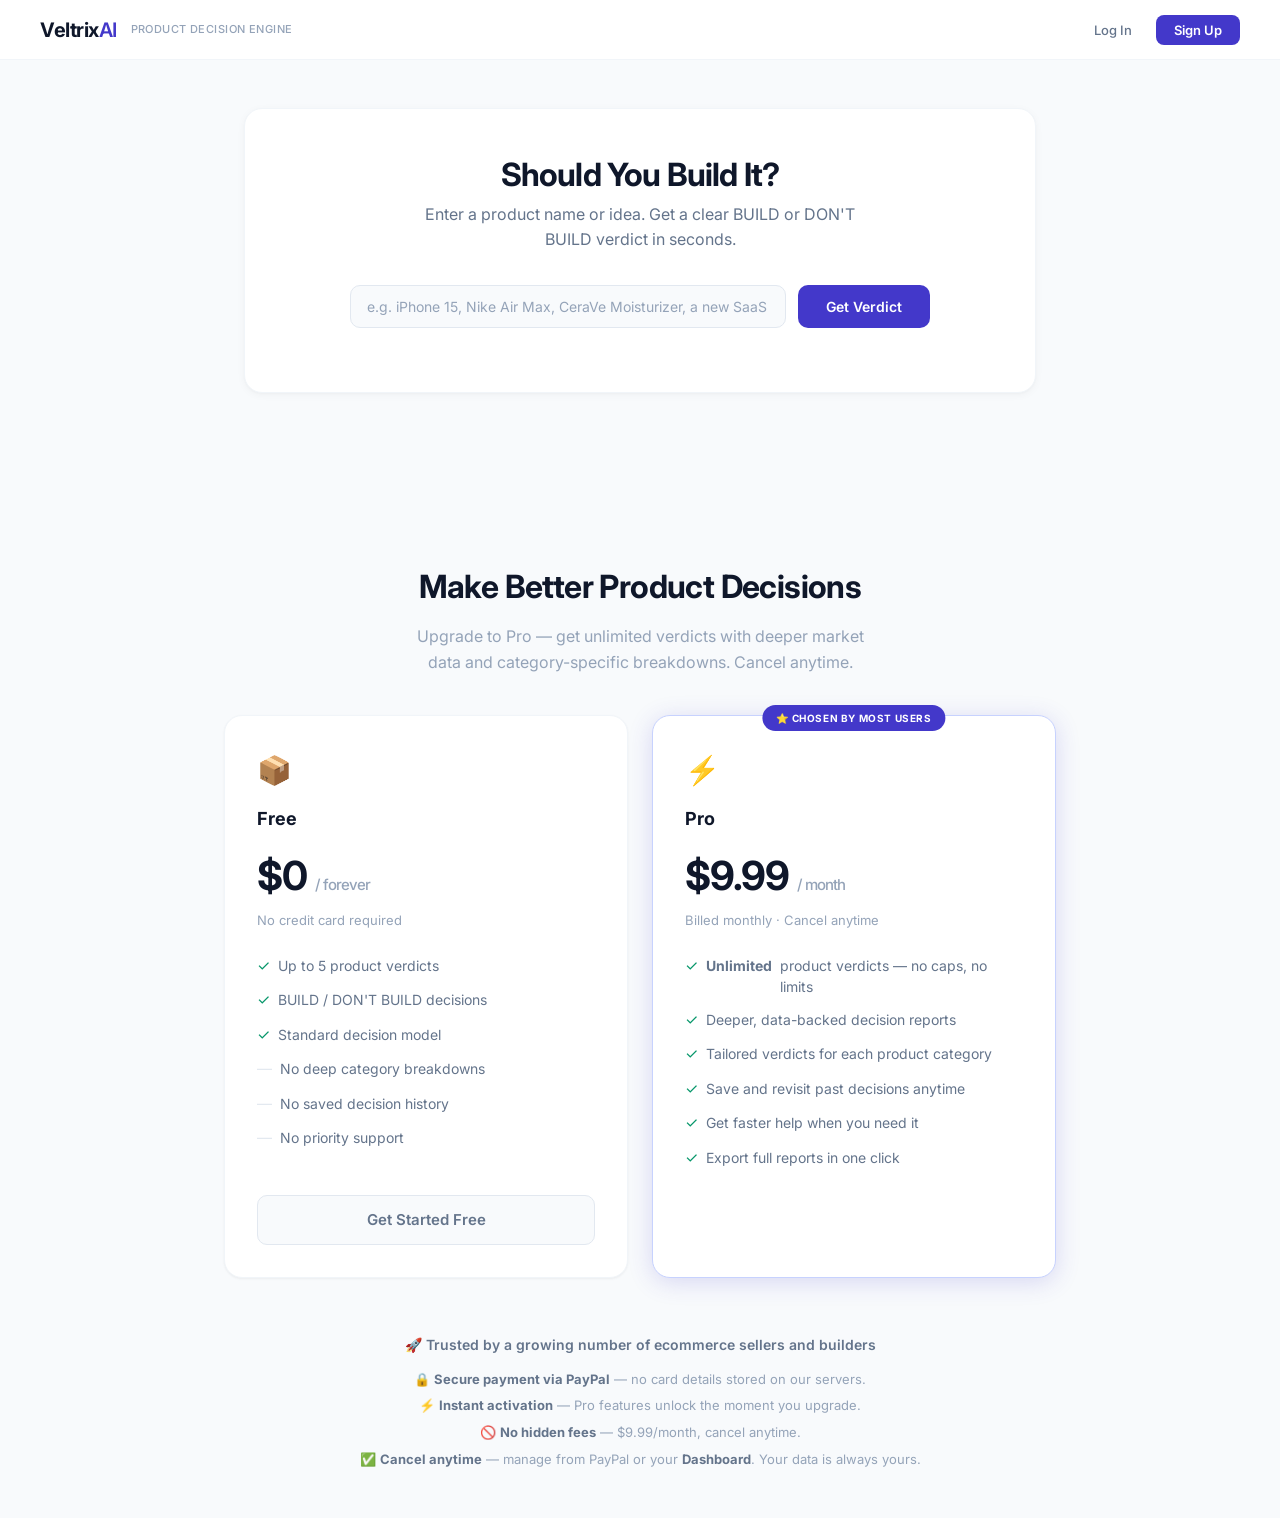
==== commit 6c482eba: "fix: broken dashboard CSS vars, replace inline styles with design tokens, mobile polish Agent-Logs-U" ====
--- a/index.html
+++ b/index.html
@@ -78,7 +78,7 @@
         <div class="pricing-pro-active-msg" id="pricingProActive" style="display:none;">
             <div class="pam-icon">✅</div>
             <div class="pam-title">You're on the Pro plan</div>
-            <p class="pam-text">You have full access to all Pro features. Manage your subscription from your <a href="/dashboard" style="color:#166534;font-weight:600;">Dashboard</a>.</p>
+            <p class="pam-text">You have full access to all Pro features. Manage your subscription from your <a class="pam-link" href="/dashboard">Dashboard</a>.</p>
         </div>
 
         <!-- Pricing grid (hidden when Pro) -->
--- a/style.css
+++ b/style.css
@@ -1,33 +1,136 @@
+/* ══════════════════════════════════════════════════════════════
+   Veltrix AI — Premium SaaS Design System
+   Font: Inter · Primary: Indigo-600
+   ══════════════════════════════════════════════════════════════ */
+
+/* ── Design Tokens ── */
+:root {
+    /* Brand */
+    --v-brand:          #4338ca;
+    --v-brand-hover:    #3730a3;
+    --v-brand-light:    #eef2ff;
+    --v-brand-border:   #c7d2fe;
+    --v-brand-muted:    rgba(67, 56, 202, 0.06);
+    --v-brand-glow:     rgba(67, 56, 202, 0.18);
+
+    /* Neutrals (Slate) */
+    --v-text:           #0f172a;
+    --v-text-secondary: #334155;
+    --v-text-muted:     #64748b;
+    --v-text-faint:     #94a3b8;
+    --v-bg:             #f8fafc;
+    --v-bg-elevated:    #ffffff;
+    --v-bg-subtle:      #f1f5f9;
+    --v-border:         #e2e8f0;
+    --v-border-light:   #f1f5f9;
+
+    /* Feedback */
+    --v-success:        #059669;
+    --v-success-light:  #ecfdf5;
+    --v-success-border: #a7f3d0;
+    --v-warning:        #d97706;
+    --v-warning-light:  #fffbeb;
+    --v-warning-border: #fde68a;
+    --v-danger:         #dc2626;
+    --v-danger-light:   #fef2f2;
+    --v-danger-border:  #fecaca;
+
+    /* Typography */
+    --v-font:           'Inter', -apple-system, BlinkMacSystemFont, 'Segoe UI', Roboto, sans-serif;
+    --v-text-xs:        0.75rem;   /* 12px */
+    --v-text-sm:        0.8125rem; /* 13px */
+    --v-text-base:      0.875rem;  /* 14px */
+    --v-text-md:        0.9375rem; /* 15px */
+    --v-text-lg:        1rem;      /* 16px */
+    --v-text-xl:        1.125rem;  /* 18px */
+    --v-text-2xl:       1.25rem;   /* 20px */
+    --v-text-3xl:       1.5rem;    /* 24px */
+    --v-text-4xl:       2rem;      /* 32px */
+    --v-text-5xl:       2.5rem;    /* 40px */
+    --v-text-6xl:       3.5rem;    /* 56px */
+
+    /* Spacing */
+    --v-sp-1:  0.25rem;  /* 4px */
+    --v-sp-2:  0.5rem;   /* 8px */
+    --v-sp-3:  0.75rem;  /* 12px */
+    --v-sp-4:  1rem;     /* 16px */
+    --v-sp-5:  1.25rem;  /* 20px */
+    --v-sp-6:  1.5rem;   /* 24px */
+    --v-sp-8:  2rem;     /* 32px */
+    --v-sp-10: 2.5rem;   /* 40px */
+    --v-sp-12: 3rem;     /* 48px */
+    --v-sp-16: 4rem;     /* 64px */
+    --v-sp-20: 5rem;     /* 80px */
+    --v-sp-24: 6rem;     /* 96px */
+
+    /* Radius */
+    --v-radius-sm:  6px;
+    --v-radius:     8px;
+    --v-radius-md:  10px;
+    --v-radius-lg:  14px;
+    --v-radius-xl:  18px;
+    --v-radius-2xl: 24px;
+    --v-radius-full: 9999px;
+
+    /* Shadows — layered for depth */
+    --v-shadow-xs:  0 1px 2px rgba(0,0,0,0.04);
+    --v-shadow-sm:  0 1px 3px rgba(0,0,0,0.04), 0 1px 2px rgba(0,0,0,0.02);
+    --v-shadow:     0 2px 8px rgba(0,0,0,0.04), 0 1px 2px rgba(0,0,0,0.02);
+    --v-shadow-md:  0 4px 16px rgba(0,0,0,0.06), 0 1px 3px rgba(0,0,0,0.03);
+    --v-shadow-lg:  0 8px 32px rgba(0,0,0,0.08), 0 2px 8px rgba(0,0,0,0.03);
+    --v-shadow-xl:  0 20px 48px rgba(0,0,0,0.10), 0 0 0 1px rgba(0,0,0,0.03);
+    --v-shadow-brand: 0 4px 14px rgba(67,56,202,0.18);
+    --v-shadow-brand-lg: 0 8px 32px rgba(67,56,202,0.15);
+
+    /* Transitions */
+    --v-ease:       cubic-bezier(0.4, 0, 0.2, 1);
+    --v-duration:   150ms;
+}
+
 /* ── Reset & Base ── */
 *, *::before, *::after { box-sizing: border-box; }
 body {
-    font-family: 'Inter', -apple-system, BlinkMacSystemFont, 'Segoe UI', Roboto, sans-serif;
-    background: #f0f2f5;
+    font-family: var(--v-font);
+    background: var(--v-bg);
     margin: 0;
     padding: 0;
-    color: #1a1a2e;
+    color: var(--v-text-secondary);
+    font-size: var(--v-text-base);
+    line-height: 1.6;
     -webkit-font-smoothing: antialiased;
-}
-
-/* ── Top Bar ── */
+    -moz-osx-font-smoothing: grayscale;
+}
+
+/* ── Top Bar (Navbar) ── */
 .top-bar {
-    background: linear-gradient(135deg, #0f172a 0%, #1e293b 100%);
-    padding: 16px 32px;
+    background: var(--v-bg-elevated);
+    border-bottom: 1px solid var(--v-border-light);
+    padding: 0 var(--v-sp-10);
+    height: 60px;
     display: flex;
     align-items: center;
-    gap: 12px;
+    gap: var(--v-sp-3);
+    position: sticky;
+    top: 0;
+    z-index: 100;
 }
 .top-bar .logo {
-    font-size: 20px;
-    font-weight: 800;
-    color: #fff;
+    font-size: var(--v-text-2xl);
+    font-weight: 700;
+    color: var(--v-text);
     letter-spacing: -0.5px;
 }
-.top-bar .logo span { color: #818cf8; }
+.top-bar .logo span {
+    color: var(--v-brand);
+    font-weight: 600;
+}
 .top-bar .tagline {
-    font-size: 12px;
-    color: #94a3b8;
-    margin-left: 4px;
+    font-size: 11px;
+    color: var(--v-text-faint);
+    margin-left: 2px;
+    font-weight: 500;
+    letter-spacing: 0.04em;
+    text-transform: uppercase;
 }
 
 /* ── Auth Bar Buttons ── */
@@ -35,223 +138,270 @@
     margin-left: auto;
     display: flex;
     align-items: center;
-    gap: 10px;
+    gap: var(--v-sp-2);
 }
 .auth-area .btn-login {
     padding: 7px 16px;
-    border-radius: 8px;
-    border: 1px solid #475569;
+    border-radius: var(--v-radius);
+    border: none;
     background: transparent;
-    color: #e2e8f0;
-    font-size: 13px;
-    font-weight: 600;
-    cursor: pointer;
-    font-family: inherit;
-}
-.auth-area .btn-signup {
-    padding: 7px 16px;
-    border-radius: 8px;
-    border: none;
-    background: #6366f1;
-    color: #fff;
-    font-size: 13px;
-    font-weight: 600;
-    cursor: pointer;
-    font-family: inherit;
-}
-.user-area {
-    margin-left: auto;
-    display: flex;
-    align-items: center;
-    gap: 10px;
-    display: none;
-}
-.user-area .usage-info {
-    color: #94a3b8;
-    font-size: 13px;
-}
-.user-area .dashboard-link {
-    color: #818cf8;
-    font-size: 13px;
-    font-weight: 600;
-    text-decoration: none;
-}
-.user-area .username-display {
-    color: #e2e8f0;
-    font-size: 13px;
-    font-weight: 600;
-}
-.user-area .btn-logout {
-    padding: 7px 14px;
-    border-radius: 8px;
-    border: 1px solid #475569;
-    background: transparent;
-    color: #e2e8f0;
-    font-size: 13px;
+    color: var(--v-text-muted);
+    font-size: var(--v-text-sm);
     font-weight: 500;
     cursor: pointer;
     font-family: inherit;
+    transition: color var(--v-duration) var(--v-ease);
+}
+.auth-area .btn-login:hover { color: var(--v-text); }
+.auth-area .btn-signup {
+    padding: 7px 18px;
+    border-radius: var(--v-radius);
+    border: none;
+    background: var(--v-brand);
+    color: #fff;
+    font-size: var(--v-text-sm);
+    font-weight: 600;
+    cursor: pointer;
+    font-family: inherit;
+    transition: background var(--v-duration) var(--v-ease), box-shadow var(--v-duration) var(--v-ease);
+}
+.auth-area .btn-signup:hover {
+    background: var(--v-brand-hover);
+    box-shadow: var(--v-shadow-brand);
+}
+.user-area {
+    margin-left: auto;
+    display: flex;
+    align-items: center;
+    gap: var(--v-sp-3);
+    display: none;
+}
+.user-area .usage-info {
+    color: var(--v-text-faint);
+    font-size: var(--v-text-sm);
+    font-weight: 500;
+}
+.user-area .dashboard-link {
+    color: var(--v-brand);
+    font-size: var(--v-text-sm);
+    font-weight: 600;
+    text-decoration: none;
+    transition: color var(--v-duration) var(--v-ease);
+}
+.user-area .dashboard-link:hover { color: var(--v-brand-hover); }
+.user-area .username-display {
+    color: var(--v-text-secondary);
+    font-size: var(--v-text-sm);
+    font-weight: 600;
+}
+.user-area .btn-logout {
+    padding: 6px 14px;
+    border-radius: var(--v-radius);
+    border: 1px solid var(--v-border);
+    background: var(--v-bg-elevated);
+    color: var(--v-text-muted);
+    font-size: var(--v-text-xs);
+    font-weight: 500;
+    cursor: pointer;
+    font-family: inherit;
+    transition: border-color var(--v-duration) var(--v-ease), color var(--v-duration) var(--v-ease);
+}
+.user-area .btn-logout:hover {
+    border-color: #cbd5e1;
+    color: var(--v-text-secondary);
 }
 
 /* ── Auth Modal ── */
 .modal-overlay {
     display: none;
     position: fixed;
-    top: 0;
-    left: 0;
-    width: 100%;
-    height: 100%;
-    background: rgba(0,0,0,0.5);
+    top: 0; left: 0; width: 100%; height: 100%;
+    background: rgba(15, 23, 42, 0.35);
+    backdrop-filter: blur(8px);
+    -webkit-backdrop-filter: blur(8px);
     z-index: 1000;
     justify-content: center;
     align-items: center;
 }
 .modal-box {
-    background: #fff;
-    border-radius: 16px;
-    padding: 32px;
+    background: var(--v-bg-elevated);
+    border-radius: var(--v-radius-xl);
+    padding: var(--v-sp-10) var(--v-sp-8);
     max-width: 400px;
     width: 90%;
     position: relative;
+    box-shadow: var(--v-shadow-xl);
 }
 .modal-close {
     position: absolute;
-    top: 12px;
-    right: 16px;
+    top: var(--v-sp-4);
+    right: var(--v-sp-5);
     border: none;
     background: none;
     font-size: 20px;
     cursor: pointer;
-    color: #64748b;
-}
+    color: var(--v-text-faint);
+    transition: color var(--v-duration) var(--v-ease);
+}
+.modal-close:hover { color: var(--v-text-muted); }
 .modal-title {
-    margin: 0 0 20px;
-    font-size: 20px;
-    font-weight: 700;
-    color: #0f172a;
+    margin: 0 0 var(--v-sp-6);
+    font-size: var(--v-text-2xl);
+    font-weight: 700;
+    color: var(--v-text);
+    letter-spacing: -0.3px;
 }
 .form-group {
-    margin-bottom: 14px;
+    margin-bottom: var(--v-sp-4);
 }
 .form-group:last-of-type {
-    margin-bottom: 18px;
+    margin-bottom: var(--v-sp-6);
 }
 .form-label {
     display: block;
-    font-size: 13px;
-    font-weight: 600;
-    color: #475569;
-    margin-bottom: 5px;
+    font-size: var(--v-text-sm);
+    font-weight: 500;
+    color: var(--v-text-muted);
+    margin-bottom: 6px;
+    letter-spacing: 0.01em;
 }
 .form-input {
     width: 100%;
-    padding: 11px 14px;
-    border: 1.5px solid #e2e8f0;
-    border-radius: 8px;
-    font-size: 14px;
+    padding: 11px var(--v-sp-4);
+    border: 1px solid var(--v-border);
+    border-radius: var(--v-radius-md);
+    font-size: var(--v-text-md);
     font-family: inherit;
     outline: none;
     box-sizing: border-box;
+    background: var(--v-bg);
+    color: var(--v-text);
+    transition: border-color 0.2s var(--v-ease), box-shadow 0.2s var(--v-ease), background 0.2s var(--v-ease);
 }
 .form-input:focus {
-    border-color: #818cf8;
-    box-shadow: 0 0 0 3px rgba(129,140,248,0.15);
+    border-color: var(--v-brand-border);
+    box-shadow: 0 0 0 3px var(--v-brand-muted);
+    background: var(--v-bg-elevated);
 }
 .auth-error {
-    color: #dc2626;
-    font-size: 13px;
-    margin-bottom: 12px;
+    color: var(--v-danger);
+    font-size: var(--v-text-sm);
+    margin-bottom: var(--v-sp-3);
     display: none;
 }
 .btn-auth-submit {
     width: 100%;
     padding: 12px;
-    border-radius: 10px;
+    border-radius: var(--v-radius-md);
     border: none;
-    font-size: 15px;
-    font-weight: 600;
-    background: linear-gradient(135deg, #4f46e5, #6366f1);
+    font-size: var(--v-text-md);
+    font-weight: 600;
+    background: var(--v-brand);
     color: #fff;
     cursor: pointer;
     font-family: inherit;
+    transition: background var(--v-duration) var(--v-ease), box-shadow var(--v-duration) var(--v-ease);
 }
 .btn-auth-submit:hover {
-    opacity: 0.95;
+    background: var(--v-brand-hover);
+    box-shadow: var(--v-shadow-brand);
 }
 .auth-switch {
     text-align: center;
-    margin-top: 14px;
-    font-size: 13px;
-    color: #64748b;
+    margin-top: var(--v-sp-5);
+    font-size: var(--v-text-sm);
+    color: var(--v-text-faint);
+}
+.auth-switch a {
+    color: var(--v-brand);
+    font-weight: 600;
+    text-decoration: none;
+}
+.auth-switch a:hover {
+    color: var(--v-brand-hover);
+    text-decoration: underline;
 }
 
 /* ── Container ── */
 .container {
-    max-width: 820px;
-    margin: 32px auto;
-    padding: 0 20px;
-}
-
-/* ── Search Card ── */
+    max-width: 840px;
+    margin: 0 auto;
+    padding: var(--v-sp-12) var(--v-sp-6) var(--v-sp-16);
+}
+
+/* ── Search Card (Hero Section) ── */
 .search-card {
-    background: #fff;
-    border-radius: 16px;
-    padding: 32px;
-    box-shadow: 0 1px 3px rgba(0,0,0,0.06), 0 8px 24px rgba(0,0,0,0.04);
-    margin-bottom: 28px;
+    background: var(--v-bg-elevated);
+    border-radius: var(--v-radius-xl);
+    padding: var(--v-sp-12) var(--v-sp-10);
+    box-shadow: var(--v-shadow);
+    margin-bottom: var(--v-sp-10);
+    text-align: center;
+    border: 1px solid var(--v-border-light);
 }
 .search-card h1 {
-    margin: 0 0 4px;
-    font-size: 24px;
-    font-weight: 800;
-    color: #0f172a;
-    letter-spacing: -0.5px;
+    margin: 0 0 var(--v-sp-2);
+    font-size: var(--v-text-4xl);
+    font-weight: 700;
+    color: var(--v-text);
+    letter-spacing: -0.8px;
+    line-height: 1.15;
 }
 .search-card .muted {
-    color: #64748b;
-    margin-bottom: 20px;
-    font-size: 14px;
-    line-height: 1.5;
+    color: var(--v-text-muted);
+    margin-bottom: var(--v-sp-8);
+    font-size: var(--v-text-lg);
+    line-height: 1.6;
+    max-width: 480px;
+    margin-left: auto;
+    margin-right: auto;
 }
 .search-row {
     display: flex;
-    gap: 10px;
+    gap: var(--v-sp-3);
+    max-width: 580px;
+    margin: 0 auto;
 }
 .search-row input[type="text"] {
     flex: 1;
-    padding: 13px 16px;
-    border-radius: 10px;
-    border: 1.5px solid #e2e8f0;
-    font-size: 15px;
+    padding: 12px var(--v-sp-4);
+    border-radius: var(--v-radius-md);
+    border: 1px solid var(--v-border);
+    font-size: var(--v-text-base);
     font-family: inherit;
-    background: #f8fafc;
-    transition: border-color 0.2s, box-shadow 0.2s;
+    background: var(--v-bg);
+    transition: border-color 0.2s var(--v-ease), box-shadow 0.2s var(--v-ease), background 0.2s var(--v-ease);
     outline: none;
+    color: var(--v-text);
+}
+.search-row input[type="text"]::placeholder {
+    color: var(--v-text-faint);
 }
 .search-row input[type="text"]:focus {
-    border-color: #818cf8;
-    box-shadow: 0 0 0 3px rgba(129,140,248,0.15);
-    background: #fff;
+    border-color: var(--v-brand-border);
+    box-shadow: 0 0 0 3px var(--v-brand-muted);
+    background: var(--v-bg-elevated);
 }
 .search-row button {
-    padding: 13px 28px;
-    border-radius: 10px;
+    padding: 12px 28px;
+    border-radius: var(--v-radius-md);
     border: none;
-    font-size: 15px;
+    font-size: var(--v-text-base);
     font-weight: 600;
     font-family: inherit;
-    background: linear-gradient(135deg, #4f46e5, #6366f1);
+    background: var(--v-brand);
     color: white;
     cursor: pointer;
-    transition: transform 0.15s, box-shadow 0.15s;
+    transition: background var(--v-duration) var(--v-ease), box-shadow var(--v-duration) var(--v-ease), transform 0.1s var(--v-ease);
     white-space: nowrap;
 }
 .search-row button:hover {
+    background: var(--v-brand-hover);
+    box-shadow: var(--v-shadow-brand);
     transform: translateY(-1px);
-    box-shadow: 0 4px 12px rgba(79,70,229,0.35);
 }
 .search-row button:disabled {
-    background: #94a3b8;
+    background: #cbd5e1;
     cursor: not-allowed;
     transform: none;
     box-shadow: none;
@@ -259,77 +409,78 @@
 
 /* ── Messages ── */
 .success {
-    color: #059669;
-    margin-top: 14px;
+    color: var(--v-success);
+    margin-top: var(--v-sp-4);
     font-weight: 500;
-    font-size: 14px;
+    font-size: var(--v-text-base);
 }
 .error {
-    color: #dc2626;
-    margin-top: 14px;
+    color: var(--v-danger);
+    margin-top: var(--v-sp-4);
     font-weight: 500;
-    font-size: 14px;
+    font-size: var(--v-text-base);
 }
 #message {
-    margin-top: 12px;
-    font-size: 14px;
-    color: #64748b;
+    margin-top: var(--v-sp-4);
+    font-size: var(--v-text-base);
+    color: var(--v-text-muted);
 }
 
 /* ── Product Header ── */
 .product-header {
-    background: #fff;
-    border-radius: 16px;
-    padding: 28px 32px;
-    box-shadow: 0 1px 3px rgba(0,0,0,0.06), 0 8px 24px rgba(0,0,0,0.04);
-    margin-bottom: 20px;
-    display: flex;
-    gap: 24px;
+    background: var(--v-bg-elevated);
+    border-radius: var(--v-radius-xl);
+    padding: var(--v-sp-8) var(--v-sp-8);
+    box-shadow: var(--v-shadow);
+    margin-bottom: var(--v-sp-6);
+    display: flex;
+    gap: var(--v-sp-6);
     align-items: flex-start;
+    border: 1px solid var(--v-border-light);
 }
 .product-header .ph-image {
-    width: 100px;
-    height: 100px;
-    border-radius: 14px;
-    background: linear-gradient(135deg, #e0e7ff, #c7d2fe);
+    width: 80px;
+    height: 80px;
+    border-radius: var(--v-radius-lg);
+    background: var(--v-brand-light);
     display: flex;
     align-items: center;
     justify-content: center;
-    font-size: 40px;
+    font-size: 32px;
     flex-shrink: 0;
 }
 .product-header .ph-info { flex: 1; min-width: 0; }
 .product-header .ph-top-row {
     display: flex;
     align-items: center;
-    gap: 10px;
+    gap: var(--v-sp-2);
     flex-wrap: wrap;
-    margin-bottom: 4px;
+    margin-bottom: var(--v-sp-1);
 }
 .product-header .product-title {
-    font-size: 22px;
-    font-weight: 700;
-    color: #0f172a;
+    font-size: var(--v-text-2xl);
+    font-weight: 700;
+    color: var(--v-text);
     margin: 0;
-    letter-spacing: -0.3px;
+    letter-spacing: -0.4px;
 }
 .badge {
     display: inline-flex;
     align-items: center;
     gap: 4px;
     padding: 3px 10px;
-    border-radius: 6px;
-    font-size: 11px;
+    border-radius: var(--v-radius-sm);
+    font-size: 10px;
     font-weight: 700;
     text-transform: uppercase;
-    letter-spacing: 0.03em;
+    letter-spacing: 0.04em;
     color: #fff;
 }
 .product-header .summary-text {
-    font-size: 14px;
-    color: #475569;
-    line-height: 1.65;
-    margin: 8px 0 0;
+    font-size: var(--v-text-base);
+    color: var(--v-text-muted);
+    line-height: 1.7;
+    margin: var(--v-sp-2) 0 0;
 }
 
 /* ── AI Score Ring ── */
@@ -340,19 +491,19 @@
     flex-shrink: 0;
 }
 .ai-score svg {
-    width: 64px;
-    height: 64px;
-}
-.ai-score .score-track { fill: none; stroke: #e2e8f0; stroke-width: 6; }
-.ai-score .score-fill { fill: none; stroke-width: 6; stroke-linecap: round; transition: stroke-dashoffset 0.8s ease; }
+    width: 60px;
+    height: 60px;
+}
+.ai-score .score-track { fill: none; stroke: var(--v-border-light); stroke-width: 5; }
+.ai-score .score-fill { fill: none; stroke-width: 5; stroke-linecap: round; transition: stroke-dashoffset 0.8s ease; }
 .ai-score .score-text {
-    font-size: 16px;
-    font-weight: 800;
-    fill: #0f172a;
+    font-size: 15px;
+    font-weight: 700;
+    fill: var(--v-text);
 }
 .ai-score .score-label {
     font-size: 10px;
-    color: #64748b;
+    color: var(--v-text-faint);
     font-weight: 600;
     text-transform: uppercase;
     letter-spacing: 0.05em;
@@ -364,57 +515,61 @@
     display: flex;
     flex-wrap: wrap;
     gap: 6px;
-    margin-top: 12px;
+    margin-top: var(--v-sp-3);
 }
 .smart-tag {
     display: inline-block;
     padding: 4px 12px;
-    border-radius: 20px;
-    font-size: 12px;
-    font-weight: 600;
-    background: #f1f5f9;
-    color: #475569;
-    border: 1px solid #e2e8f0;
+    border-radius: var(--v-radius-full);
+    font-size: 11px;
+    font-weight: 500;
+    background: var(--v-bg);
+    color: var(--v-text-muted);
+    border: 1px solid var(--v-border);
 }
 
 /* ── Section Divider ── */
 .section-divider {
     display: flex;
     align-items: center;
-    gap: 10px;
-    margin: 28px 0 14px;
-    font-size: 13px;
-    font-weight: 700;
+    gap: var(--v-sp-3);
+    margin: var(--v-sp-8) 0 var(--v-sp-4);
+    font-size: 11px;
+    font-weight: 600;
     text-transform: uppercase;
-    letter-spacing: 0.06em;
-    color: #64748b;
+    letter-spacing: 0.08em;
+    color: var(--v-text-faint);
 }
 .section-divider::after {
     content: "";
     flex: 1;
     height: 1px;
-    background: #e2e8f0;
+    background: var(--v-border-light);
 }
 
 /* ── Cards ── */
 .card {
-    background: #fff;
-    border-radius: 14px;
-    padding: 24px 28px;
-    margin-bottom: 14px;
-    box-shadow: 0 1px 3px rgba(0,0,0,0.04), 0 4px 12px rgba(0,0,0,0.02);
-    border: 1px solid #f1f5f9;
+    background: var(--v-bg-elevated);
+    border-radius: var(--v-radius-lg);
+    padding: var(--v-sp-6) var(--v-sp-8);
+    margin-bottom: var(--v-sp-4);
+    box-shadow: var(--v-shadow-sm);
+    border: 1px solid var(--v-border-light);
+    transition: box-shadow 0.2s var(--v-ease);
+}
+.card:hover {
+    box-shadow: var(--v-shadow);
 }
 .card-header {
     display: flex;
     align-items: center;
-    gap: 8px;
-    margin-bottom: 14px;
+    gap: var(--v-sp-3);
+    margin-bottom: var(--v-sp-4);
 }
 .card-icon {
-    width: 32px;
-    height: 32px;
-    border-radius: 8px;
+    width: 34px;
+    height: 34px;
+    border-radius: var(--v-radius);
     display: flex;
     align-items: center;
     justify-content: center;
@@ -423,23 +578,48 @@
 }
 .card-header h4 {
     margin: 0;
-    font-size: 14px;
-    font-weight: 700;
-    color: #0f172a;
+    font-size: var(--v-text-md);
+    font-weight: 600;
+    color: var(--v-text);
     letter-spacing: -0.2px;
 }
-.card p, .card div { font-size: 14px; line-height: 1.7; color: #475569; }
+.card p, .card div { font-size: var(--v-text-base); line-height: 1.7; color: var(--v-text-muted); }
 
 /* ── Card Variants ── */
-.card--analysis .card-icon { background: #ede9fe; color: #7c3aed; }
-.card--audience .card-icon { background: #fce7f3; color: #db2777; }
-.card--benefits .card-icon { background: #d1fae5; color: #059669; }
-.card--selling .card-icon { background: #fef3c7; color: #d97706; }
-.card--usecases .card-icon { background: #e0f2fe; color: #0284c7; }
-.card--performance .card-icon { background: #fef9c3; color: #a16207; }
-.card--specs .card-icon { background: #f1f5f9; color: #475569; }
-.card--description .card-icon { background: #f3f4f6; color: #374151; }
-.card--seo .card-icon { background: #dcfce7; color: #16a34a; }
+.card--analysis .card-icon { background: #eef2ff; color: #6366f1; }
+.card--audience .card-icon { background: #fdf2f8; color: #ec4899; }
+.card--benefits .card-icon { background: #ecfdf5; color: #10b981; }
+.card--selling .card-icon { background: #fffbeb; color: #f59e0b; }
+.card--usecases .card-icon { background: #f0f9ff; color: #0ea5e9; }
+.card--performance .card-icon { background: #fefce8; color: #eab308; }
+.card--specs .card-icon { background: var(--v-bg); color: var(--v-text-muted); }
+.card--description .card-icon { background: var(--v-bg); color: #6b7280; }
+.card--seo .card-icon { background: #f0fdf4; color: #22c55e; }
+
+/* ── Category-Specific Cards ── */
+.card--electronics { border-left: 3px solid #3b82f6; }
+.card--electronics .card-icon { background: #eff6ff; color: #3b82f6; }
+.card--fashion { border-left: 3px solid #ec4899; }
+.card--fashion .card-icon { background: #fdf2f8; color: #ec4899; }
+.card--beauty { border-left: 3px solid #a855f7; }
+.card--beauty .card-icon { background: #faf5ff; color: #a855f7; }
+.card--home { border-left: 3px solid #10b981; }
+.card--home .card-icon { background: #ecfdf5; color: #10b981; }
+
+/* ── Category Detail Field ── */
+.cat-field {
+    margin-bottom: var(--v-sp-3);
+    font-size: var(--v-text-base);
+    line-height: 1.6;
+}
+.cat-field:last-child { margin-bottom: 0; }
+.cat-field strong { font-weight: 600; }
+.cat-field span { color: var(--v-text-secondary); }
+.cat-field--electronics strong { color: #1e40af; }
+.cat-field--fashion strong { color: #9d174d; }
+.cat-field--beauty strong { color: #7e22ce; }
+.cat-field--home strong { color: #065f46; }
+.cat-field--fragrance strong { color: #92400e; }
 
 /* ── Lists inside cards ── */
 .card ul {
@@ -448,32 +628,32 @@
 }
 .card ul li {
     margin-bottom: 6px;
-    font-size: 14px;
-    color: #475569;
-    line-height: 1.6;
+    font-size: var(--v-text-base);
+    color: var(--v-text-muted);
+    line-height: 1.65;
 }
 
 /* ── Detail chips (performance, specs) ── */
 .detail-row {
     display: flex;
-    gap: 10px;
+    gap: var(--v-sp-3);
     flex-wrap: wrap;
 }
 .detail-chip {
-    background: #f8fafc;
-    border: 1px solid #e2e8f0;
-    border-radius: 10px;
-    padding: 10px 14px;
-    font-size: 13px;
-    color: #334155;
+    background: var(--v-bg);
+    border: 1px solid var(--v-border-light);
+    border-radius: var(--v-radius-md);
+    padding: var(--v-sp-3) var(--v-sp-4);
+    font-size: var(--v-text-base);
+    color: var(--v-text-secondary);
     min-width: 120px;
 }
-.detail-chip .chip-label {
-    font-weight: 700;
-    color: #64748b;
+.chip-label {
+    font-weight: 600;
+    color: var(--v-text-faint);
     font-size: 10px;
     text-transform: uppercase;
-    letter-spacing: 0.05em;
+    letter-spacing: 0.06em;
     display: block;
     margin-bottom: 3px;
 }
@@ -482,120 +662,123 @@
 .tag-list {
     list-style: none;
     padding: 0;
-    margin: 8px 0 0;
+    margin: var(--v-sp-2) 0 0;
     display: flex;
     flex-wrap: wrap;
     gap: 6px;
 }
 .tag-list li {
-    background: #f1f5f9;
-    border: 1px solid #e2e8f0;
-    border-radius: 20px;
+    background: var(--v-bg);
+    border: 1px solid var(--v-border-light);
+    border-radius: var(--v-radius-full);
     padding: 5px 14px;
-    font-size: 13px;
+    font-size: var(--v-text-sm);
     font-weight: 500;
-    color: #475569;
+    color: var(--v-text-muted);
 }
 
 /* ── Fragrance box ── */
-.fragrance-box { background: #fffbeb; border: 1px solid #fde68a; }
-.fragrance-box .card-icon { background: #fef3c7; }
+.fragrance-box { background: #fffbeb; border: 1px solid #fef3c7; }
+.fragrance-box .card-icon { background: #fef9c3; }
 .fragrance-box h4 { color: #92400e; }
 .notes-grid {
     display: grid;
     grid-template-columns: repeat(auto-fit, minmax(160px, 1fr));
-    gap: 10px;
-    margin: 12px 0;
+    gap: var(--v-sp-3);
+    margin: var(--v-sp-3) 0;
 }
 .note-card {
-    background: #fff;
-    border: 1px solid #fde68a;
-    border-radius: 10px;
-    padding: 12px 14px;
+    background: var(--v-bg-elevated);
+    border: 1px solid #fef3c7;
+    border-radius: var(--v-radius-md);
+    padding: var(--v-sp-3) var(--v-sp-4);
 }
 .note-card .note-label {
     font-size: 10px;
-    font-weight: 700;
+    font-weight: 600;
     text-transform: uppercase;
     letter-spacing: 0.06em;
     color: #92400e;
-    margin-bottom: 4px;
+    margin-bottom: 3px;
 }
 .note-card .note-value {
-    font-size: 13px;
-    color: #1e293b;
+    font-size: var(--v-text-base);
+    color: var(--v-text);
 }
 .scent-family-value {
-    font-size: 15px;
+    font-size: var(--v-text-md);
     font-weight: 600;
     color: #78350f;
 }
 
 /* ── Description ── */
 .description-html {
-    font-size: 14px;
-    line-height: 1.75;
-    color: #374151;
+    font-size: var(--v-text-base);
+    line-height: 1.8;
+    color: var(--v-text-muted);
 }
 .description-html ul {
     padding-left: 20px;
-    margin: 10px 0;
+    margin: var(--v-sp-3) 0;
 }
 .description-html li { margin-bottom: 6px; }
 
 /* ── PayPal Button ── */
 #paypal-button-container {
-    max-width: 400px;
-    margin: 24px auto;
+    max-width: 380px;
+    margin: var(--v-sp-6) auto;
 }
 
 /* ── Pricing Section ── */
 .pricing-section {
-    max-width: 860px;
-    margin: 48px auto 32px;
-    padding: 0 20px;
+    max-width: 880px;
+    margin: var(--v-sp-16) auto var(--v-sp-12);
+    padding: 0 var(--v-sp-6);
 }
 .pricing-section-title {
     text-align: center;
-    font-size: 28px;
-    font-weight: 800;
-    color: #0f172a;
-    letter-spacing: -0.5px;
-    margin: 0 0 6px;
+    font-size: var(--v-text-4xl);
+    font-weight: 700;
+    color: var(--v-text);
+    letter-spacing: -0.6px;
+    margin: 0 0 var(--v-sp-3);
 }
 .pricing-section-sub {
     text-align: center;
-    font-size: 15px;
-    color: #64748b;
-    margin: 0 0 32px;
+    font-size: var(--v-text-lg);
+    color: var(--v-text-faint);
+    margin: 0 0 var(--v-sp-10);
     line-height: 1.6;
+    max-width: 480px;
+    margin-left: auto;
+    margin-right: auto;
 }
 .pricing-grid {
     display: grid;
     grid-template-columns: 1fr 1fr;
-    gap: 20px;
-    margin-bottom: 28px;
+    gap: var(--v-sp-6);
+    margin-bottom: var(--v-sp-8);
 }
 .pricing-card {
-    background: #fff;
-    border-radius: 16px;
-    border: 1.5px solid #e2e8f0;
-    padding: 32px 28px 28px;
+    background: var(--v-bg-elevated);
+    border-radius: var(--v-radius-xl);
+    border: 1px solid var(--v-border-light);
+    padding: var(--v-sp-8) var(--v-sp-8) var(--v-sp-8);
     display: flex;
     flex-direction: column;
-    box-shadow: 0 1px 3px rgba(0,0,0,0.04), 0 4px 12px rgba(0,0,0,0.02);
-    transition: box-shadow 0.2s, transform 0.15s;
+    box-shadow: var(--v-shadow-sm);
+    transition: box-shadow 0.25s var(--v-ease), transform 0.2s var(--v-ease);
     position: relative;
 }
 .pricing-card:hover {
-    box-shadow: 0 4px 20px rgba(0,0,0,0.08);
+    box-shadow: var(--v-shadow-md);
 }
 .pricing-card.pricing-pro {
-    border-color: #6366f1;
-    box-shadow: 0 2px 12px rgba(99,102,241,0.12), 0 4px 20px rgba(0,0,0,0.04);
+    border-color: var(--v-brand-border);
+    box-shadow: 0 4px 24px var(--v-brand-glow);
 }
 .pricing-card.pricing-pro:hover {
-    box-shadow: 0 4px 24px rgba(99,102,241,0.18), 0 6px 28px rgba(0,0,0,0.06);
+    box-shadow: var(--v-shadow-brand-lg);
     transform: translateY(-2px);
 }
 .pricing-popular {
@@ -603,258 +786,305 @@
     top: -11px;
     left: 50%;
     transform: translateX(-50%);
-    background: linear-gradient(135deg, #4f46e5, #6366f1);
+    background: var(--v-brand);
     color: #fff;
-    font-size: 11px;
+    font-size: 10px;
     font-weight: 700;
     text-transform: uppercase;
     letter-spacing: 0.06em;
-    padding: 4px 14px;
-    border-radius: 20px;
+    padding: 5px 14px;
+    border-radius: var(--v-radius-full);
     white-space: nowrap;
 }
 .pricing-plan-icon {
-    font-size: 32px;
-    margin-bottom: 12px;
+    font-size: 28px;
+    margin-bottom: var(--v-sp-3);
 }
 .pricing-plan-name {
-    font-size: 20px;
-    font-weight: 700;
-    color: #0f172a;
-    margin: 0 0 4px;
+    font-size: var(--v-text-xl);
+    font-weight: 700;
+    color: var(--v-text);
+    margin: 0 0 2px;
 }
 .pricing-price {
-    font-size: 32px;
-    font-weight: 800;
-    color: #0f172a;
-    margin: 8px 0 4px;
-    letter-spacing: -0.5px;
+    font-size: var(--v-text-5xl);
+    font-weight: 700;
+    color: var(--v-text);
+    margin: var(--v-sp-2) 0 2px;
+    letter-spacing: -1px;
 }
 .pricing-price span {
-    font-size: 15px;
+    font-size: var(--v-text-md);
     font-weight: 500;
-    color: #64748b;
+    color: var(--v-text-faint);
 }
 .pricing-price-note {
-    font-size: 13px;
-    color: #94a3b8;
-    margin: 0 0 20px;
+    font-size: var(--v-text-sm);
+    color: var(--v-text-faint);
+    margin: 0 0 var(--v-sp-6);
 }
 .pricing-features {
     list-style: none;
     padding: 0;
-    margin: 0 0 24px;
+    margin: 0 0 var(--v-sp-6);
     flex: 1;
 }
 .pricing-features li {
     display: flex;
     align-items: flex-start;
-    gap: 10px;
-    font-size: 14px;
-    color: #334155;
-    margin-bottom: 12px;
-    line-height: 1.4;
+    gap: var(--v-sp-2);
+    font-size: var(--v-text-base);
+    color: var(--v-text-muted);
+    margin-bottom: var(--v-sp-3);
+    line-height: 1.5;
 }
 .pricing-features li .pf-icon {
     flex-shrink: 0;
-    font-size: 15px;
-    line-height: 1.4;
-}
-.pricing-features li .pf-icon.check { color: #22c55e; }
-.pricing-features li .pf-icon.x { color: #cbd5e1; }
+    font-size: var(--v-text-md);
+    line-height: 1.5;
+}
+.pricing-features li .pf-icon.check { color: var(--v-success); }
+.pricing-features li .pf-icon.x { color: var(--v-border); }
 .pricing-cta {
     display: block;
     width: 100%;
-    padding: 12px 20px;
-    border-radius: 10px;
+    padding: 12px var(--v-sp-6);
+    border-radius: var(--v-radius-md);
     border: none;
-    font-size: 15px;
+    font-size: var(--v-text-md);
     font-weight: 600;
     cursor: pointer;
     font-family: inherit;
     text-align: center;
     text-decoration: none;
-    transition: opacity 0.15s, transform 0.1s;
-}
-.pricing-cta:hover { opacity: 0.9; transform: translateY(-1px); }
+    transition: background var(--v-duration) var(--v-ease), box-shadow var(--v-duration) var(--v-ease), transform 0.1s var(--v-ease);
+}
+.pricing-cta:hover { transform: translateY(-1px); }
 .pricing-cta:active { transform: translateY(0); }
 .pricing-cta-free {
-    background: #f1f5f9;
-    color: #475569;
-    border: 1.5px solid #e2e8f0;
+    background: var(--v-bg);
+    color: var(--v-text-muted);
+    border: 1px solid var(--v-border);
+}
+.pricing-cta-free:hover {
+    background: var(--v-bg-subtle);
 }
 .pricing-cta-pro {
-    background: linear-gradient(135deg, #4f46e5, #6366f1);
+    background: var(--v-brand);
     color: #fff;
+}
+.pricing-cta-pro:hover {
+    background: var(--v-brand-hover);
+    box-shadow: var(--v-shadow-brand);
 }
 .pricing-trust {
     text-align: center;
-    padding: 20px 0 0;
+    padding: var(--v-sp-6) 0 0;
 }
 .pricing-trust p {
-    font-size: 13px;
-    color: #94a3b8;
+    font-size: var(--v-text-sm);
+    color: var(--v-text-faint);
     margin: 0 0 6px;
-    line-height: 1.5;
+    line-height: 1.6;
 }
 .pricing-trust p strong {
-    color: #64748b;
+    color: var(--v-text-muted);
 }
 .pricing-pro-active-msg {
     text-align: center;
-    background: #f0fdf4;
-    border: 1px solid #bbf7d0;
-    border-radius: 12px;
-    padding: 20px 24px;
-    margin: 32px auto 0;
+    background: var(--v-success-light);
+    border: 1px solid #dcfce7;
+    border-radius: var(--v-radius-lg);
+    padding: var(--v-sp-6) var(--v-sp-8);
+    margin: var(--v-sp-8) auto 0;
     max-width: 520px;
 }
-.pricing-pro-active-msg .pam-icon { font-size: 28px; margin-bottom: 8px; }
+.pricing-pro-active-msg .pam-icon { font-size: 24px; margin-bottom: var(--v-sp-2); }
 .pricing-pro-active-msg .pam-title {
-    font-size: 16px;
+    font-size: var(--v-text-lg);
     font-weight: 700;
     color: #166534;
     margin: 0 0 4px;
 }
 .pricing-pro-active-msg .pam-text {
-    font-size: 14px;
+    font-size: var(--v-text-base);
     color: #15803d;
     margin: 0;
-    line-height: 1.5;
+    line-height: 1.6;
+}
+.pricing-pro-active-msg .pam-link {
+    color: #166534;
+    font-weight: 600;
+    text-decoration: none;
+}
+.pricing-pro-active-msg .pam-link:hover {
+    text-decoration: underline;
 }
 
 /* ── Pricing State Message Banner ── */
 .pricing-state-msg {
     text-align: center;
-    border-radius: 12px;
-    padding: 16px 24px;
-    margin: 0 auto 24px;
+    border-radius: var(--v-radius-lg);
+    padding: var(--v-sp-4) var(--v-sp-6);
+    margin: 0 auto var(--v-sp-6);
     max-width: 620px;
-    font-size: 14px;
+    font-size: var(--v-text-base);
     line-height: 1.6;
 }
 .pricing-state-msg .psm-text {
     display: block;
-    font-weight: 700;
-    font-size: 15px;
-    margin-bottom: 4px;
+    font-weight: 600;
+    font-size: var(--v-text-md);
+    margin-bottom: 3px;
 }
 .pricing-state-msg .psm-benefit {
     display: block;
-    font-size: 13px;
+    font-size: var(--v-text-sm);
     margin-bottom: 2px;
 }
 .pricing-state-msg .psm-urgency {
     display: block;
-    font-size: 12px;
+    font-size: var(--v-text-xs);
     opacity: 0.85;
 }
-.psm-free { background: #f8fafc; color: #475569; border: 1px solid #e2e8f0; }
-.psm-cancelled { background: #fffbeb; color: #92400e; border: 1px solid #fde68a; }
+.psm-free { background: var(--v-bg); color: var(--v-text-muted); border: 1px solid var(--v-border-light); }
+.psm-cancelled { background: var(--v-warning-light); color: #92400e; border: 1px solid var(--v-warning-border); }
 .psm-suspended { background: #fff7ed; color: #9a3412; border: 1px solid #fed7aa; }
-.psm-expired { background: #fef2f2; color: #991b1b; border: 1px solid #fecaca; }
+.psm-expired { background: var(--v-danger-light); color: #991b1b; border: 1px solid var(--v-danger-border); }
 /* PayPal in pricing */
 .pricing-paypal-wrap {
-    max-width: 400px;
+    max-width: 380px;
     margin: 0 auto;
-    padding-top: 12px;
-}
-
-@media (max-width: 640px) {
-    .pricing-grid { grid-template-columns: 1fr; }
-    .pricing-section-title { font-size: 22px; }
-    .pricing-card { padding: 24px 20px 20px; }
+    padding-top: var(--v-sp-4);
 }
 
 /* ── Responsive ── */
 @media (max-width: 640px) {
     .top-bar {
         flex-wrap: wrap;
-        padding: 12px 16px;
+        padding: 0 var(--v-sp-4);
+        height: auto;
+        min-height: 52px;
+        padding-top: var(--v-sp-3);
+        padding-bottom: var(--v-sp-3);
     }
-    .product-header { flex-direction: column; padding: 20px; }
-    .product-header .ph-image { width: 72px; height: 72px; font-size: 32px; }
+    .top-bar .tagline { display: none; }
+    .product-header { flex-direction: column; padding: var(--v-sp-5); }
+    .product-header .ph-image { width: 64px; height: 64px; font-size: 28px; }
+    .search-card { padding: var(--v-sp-8) var(--v-sp-5); }
+    .search-card h1 { font-size: var(--v-text-3xl); }
+    .search-card .muted { font-size: var(--v-text-md); margin-bottom: var(--v-sp-6); }
     .search-row { flex-direction: column; }
-    .search-row button { width: 100%; }
-    .card { padding: 18px 20px; }
-    .container { padding: 0 12px; }
-    .modal-box { padding: 24px; }
+    .search-row button { width: 100%; padding: 14px 24px; }
+    .card { padding: var(--v-sp-5) var(--v-sp-5); }
+    .container { padding: var(--v-sp-6) var(--v-sp-4) var(--v-sp-12); }
+    .modal-box { padding: var(--v-sp-6) var(--v-sp-5); }
+    /* Pricing */
+    .pricing-grid { grid-template-columns: 1fr; }
+    .pricing-section-title { font-size: var(--v-text-3xl); }
+    .pricing-section-sub { font-size: var(--v-text-md); margin-bottom: var(--v-sp-6); }
+    .pricing-card { padding: var(--v-sp-6) var(--v-sp-5); }
+    /* Verdict banner — tighten on mobile */
+    .verdict-banner { padding: var(--v-sp-6) var(--v-sp-4) var(--v-sp-5) !important; }
+    .verdict-grid { grid-template-columns: 1fr; }
+    .verdict-label { font-size: var(--v-text-2xl); }
+    .verdict-reasons, .verdict-actions, .verdict-why, .verdict-conditions {
+        max-width: 100%;
+    }
+    /* Status pages */
+    .status-page { margin: var(--v-sp-10) var(--v-sp-4); padding: var(--v-sp-8) var(--v-sp-6); border-radius: var(--v-radius-xl); }
+    .status-icon { font-size: 40px; margin-bottom: var(--v-sp-4); }
+    .status-title { font-size: var(--v-text-2xl); }
+    /* Detail chips */
+    .detail-row { flex-direction: column; }
+    .detail-chip { min-width: 0; }
+    /* Save button */
+    .btn-save { width: 100%; }
 }
 
 /* ── Status Pages (Success / Cancel) ── */
 .status-page {
-    max-width: 520px;
-    margin: 80px auto;
-    background: #fff;
-    border-radius: 16px;
-    box-shadow: 0 4px 24px rgba(0,0,0,0.08);
-    padding: 48px 40px;
+    max-width: 480px;
+    margin: var(--v-sp-20) auto;
+    background: var(--v-bg-elevated);
+    border-radius: var(--v-radius-2xl);
+    box-shadow: var(--v-shadow-lg);
+    padding: var(--v-sp-12) var(--v-sp-10);
     text-align: center;
+    border: 1px solid var(--v-border-light);
 }
 .status-icon {
-    font-size: 64px;
-    margin-bottom: 16px;
+    font-size: 48px;
+    margin-bottom: var(--v-sp-5);
 }
 .status-title {
-    font-size: 24px;
-    font-weight: 700;
-    color: #1a1a2e;
-    margin: 0 0 12px;
+    font-size: var(--v-text-3xl);
+    font-weight: 700;
+    color: var(--v-text);
+    margin: 0 0 var(--v-sp-3);
+    letter-spacing: -0.4px;
 }
 .status-message {
-    font-size: 15px;
-    color: #64748b;
-    line-height: 1.6;
-    margin: 0 0 32px;
+    font-size: var(--v-text-md);
+    color: var(--v-text-faint);
+    line-height: 1.65;
+    margin: 0 0 var(--v-sp-8);
 }
 .status-btn {
     display: inline-block;
     padding: 12px 32px;
-    border-radius: 10px;
+    border-radius: var(--v-radius-md);
     border: none;
-    background: #6366f1;
+    background: var(--v-brand);
     color: #fff;
-    font-size: 15px;
+    font-size: var(--v-text-md);
     font-weight: 600;
     cursor: pointer;
     text-decoration: none;
     font-family: inherit;
-    transition: background 0.2s;
-}
-.status-btn:hover { background: #4f46e5; }
+    transition: background var(--v-duration) var(--v-ease), box-shadow var(--v-duration) var(--v-ease);
+}
+.status-btn:hover {
+    background: var(--v-brand-hover);
+    box-shadow: var(--v-shadow-brand);
+}
 .status-btn-outline {
     background: transparent;
-    color: #6366f1;
-    border: 1.5px solid #c7d2fe;
-}
-.status-btn-outline:hover { background: #f5f3ff; color: #4f46e5; }
+    color: var(--v-brand);
+    border: 1px solid var(--v-brand-border);
+}
+.status-btn-outline:hover {
+    background: var(--v-brand-light);
+    color: var(--v-brand-hover);
+    box-shadow: none;
+}
 .status-next-steps {
     display: flex;
     flex-direction: column;
     align-items: center;
-    gap: 10px;
-    margin-bottom: 20px;
+    gap: var(--v-sp-3);
+    margin-bottom: var(--v-sp-6);
 }
 .status-next-label {
-    font-size: 13px;
-    font-weight: 600;
-    color: #475569;
+    font-size: 11px;
+    font-weight: 600;
+    color: var(--v-text-faint);
     text-transform: uppercase;
-    letter-spacing: 0.06em;
-    margin: 0 0 4px;
+    letter-spacing: 0.08em;
+    margin: 0 0 var(--v-sp-1);
 }
 .status-reassurance {
-    font-size: 13px;
-    color: #94a3b8;
+    font-size: var(--v-text-sm);
+    color: #cbd5e1;
     margin: 0;
-    line-height: 1.5;
+    line-height: 1.6;
 }
 
 /* ── CTA Pulse / Glow Animation ── */
 @keyframes ctaPulse {
-    0% { box-shadow: 0 0 0 0 rgba(99, 102, 241, 0.5); }
-    70% { box-shadow: 0 0 0 10px rgba(99, 102, 241, 0); }
-    100% { box-shadow: 0 0 0 0 rgba(99, 102, 241, 0); }
+    0% { box-shadow: 0 0 0 0 var(--v-brand-glow); }
+    70% { box-shadow: 0 0 0 10px rgba(67, 56, 202, 0); }
+    100% { box-shadow: 0 0 0 0 rgba(67, 56, 202, 0); }
 }
 .cta-pulse {
     animation: ctaPulse 2s ease-in-out infinite;
@@ -863,92 +1093,101 @@
 /* ── Paywall Modal ── */
 .paywall-overlay {
     position: fixed; top: 0; left: 0; width: 100%; height: 100%;
-    background: rgba(0, 0, 0, 0.55); z-index: 2000;
+    background: rgba(15, 23, 42, 0.35);
+    backdrop-filter: blur(8px);
+    -webkit-backdrop-filter: blur(8px);
+    z-index: 2000;
     display: flex; align-items: center; justify-content: center;
-    padding: 20px;
+    padding: var(--v-sp-5);
 }
 .paywall-box {
-    background: #fff; border-radius: 16px; padding: 36px 32px;
-    max-width: 440px; width: 100%; text-align: center;
+    background: var(--v-bg-elevated); border-radius: var(--v-radius-2xl); padding: var(--v-sp-10) var(--v-sp-8);
+    max-width: 420px; width: 100%; text-align: center;
     position: relative;
-    box-shadow: 0 8px 40px rgba(0, 0, 0, 0.18);
+    box-shadow: var(--v-shadow-xl);
 }
 .paywall-close {
-    position: absolute; top: 12px; right: 16px;
-    border: none; background: none; font-size: 24px;
-    cursor: pointer; color: #94a3b8;
-}
-.paywall-close:hover { color: #475569; }
-.paywall-icon { font-size: 40px; margin-bottom: 12px; }
+    position: absolute; top: var(--v-sp-4); right: var(--v-sp-5);
+    border: none; background: none; font-size: 22px;
+    cursor: pointer; color: #cbd5e1;
+    transition: color var(--v-duration) var(--v-ease);
+}
+.paywall-close:hover { color: var(--v-text-muted); }
+.paywall-icon { font-size: 36px; margin-bottom: var(--v-sp-4); }
 .paywall-title {
-    font-size: 20px; font-weight: 700; color: #0f172a;
-    margin: 0 0 8px;
+    font-size: var(--v-text-2xl); font-weight: 700; color: var(--v-text);
+    margin: 0 0 var(--v-sp-2); letter-spacing: -0.3px;
 }
 .paywall-text {
-    font-size: 14px; color: #64748b; line-height: 1.6;
-    margin: 0 0 16px;
+    font-size: var(--v-text-md); color: var(--v-text-faint); line-height: 1.6;
+    margin: 0 0 var(--v-sp-5);
 }
 .paywall-features {
-    list-style: none; padding: 0; margin: 0 0 20px;
-    text-align: left; max-width: 280px; margin-left: auto; margin-right: auto;
+    list-style: none; padding: 0; margin: 0 0 var(--v-sp-6);
+    text-align: left; max-width: 260px; margin-left: auto; margin-right: auto;
 }
 .paywall-features li {
-    font-size: 14px; color: #334155; padding: 4px 0;
+    font-size: var(--v-text-base); color: var(--v-text-muted); padding: 4px 0;
 }
 .paywall-cta {
-    display: inline-block; padding: 13px 32px;
-    border-radius: 10px; border: none;
-    font-size: 15px; font-weight: 700;
-    background: linear-gradient(135deg, #4f46e5, #6366f1);
+    display: inline-block; padding: 12px 32px;
+    border-radius: var(--v-radius-md); border: none;
+    font-size: var(--v-text-md); font-weight: 600;
+    background: var(--v-brand);
     color: #fff; cursor: pointer; text-decoration: none;
-    font-family: inherit; transition: transform 0.1s;
-}
-.paywall-cta:hover { transform: translateY(-1px); opacity: 0.95; }
+    font-family: inherit; transition: background var(--v-duration) var(--v-ease), box-shadow var(--v-duration) var(--v-ease), transform 0.1s var(--v-ease);
+}
+.paywall-cta:hover {
+    background: var(--v-brand-hover);
+    box-shadow: var(--v-shadow-brand);
+    transform: translateY(-1px);
+}
 .paywall-micro {
-    font-size: 12px; color: #94a3b8; margin: 12px 0 0;
+    font-size: var(--v-text-sm); color: #cbd5e1; margin: var(--v-sp-3) 0 0;
 }
 
 /* ── Sticky Mobile CTA ── */
 .sticky-cta {
     display: none; position: fixed; bottom: 0; left: 0; right: 0;
-    background: #fff; border-top: 1px solid #e2e8f0;
-    padding: 10px 16px; z-index: 900;
-    box-shadow: 0 -2px 12px rgba(0, 0, 0, 0.08);
+    background: var(--v-bg-elevated); border-top: 1px solid var(--v-border-light);
+    padding: var(--v-sp-3) var(--v-sp-4); z-index: 900;
+    box-shadow: 0 -4px 16px rgba(0, 0, 0, 0.04);
     justify-content: center;
 }
 .sticky-cta-btn {
     display: block; width: 100%; max-width: 440px;
-    padding: 13px 20px; border-radius: 10px;
-    font-size: 15px; font-weight: 700;
-    background: linear-gradient(135deg, #4f46e5, #6366f1);
+    padding: 12px var(--v-sp-6); border-radius: var(--v-radius-md);
+    font-size: var(--v-text-md); font-weight: 600;
+    background: var(--v-brand);
     color: #fff; text-align: center; text-decoration: none;
     font-family: inherit;
-}
-.sticky-cta-btn:hover { opacity: 0.95; }
+    transition: background var(--v-duration) var(--v-ease);
+}
+.sticky-cta-btn:hover { background: var(--v-brand-hover); }
 /* Only show on small screens */
 @media (min-width: 641px) {
     .sticky-cta { display: none !important; }
 }
 
 /* ── Usage Pressure Colors ── */
-.psm-pressure-warn { color: #d97706; font-weight: 600; }
-.psm-pressure-critical { color: #dc2626; font-weight: 700; }
+.psm-pressure-warn { color: var(--v-warning); font-weight: 600; }
+.psm-pressure-critical { color: var(--v-danger); font-weight: 700; }
 
 /* ── Loss Aversion Feature List ── */
 .psm-lost-features {
     display: flex; flex-direction: column; align-items: center;
-    gap: 4px; margin: 10px 0 6px;
+    gap: 4px; margin: var(--v-sp-2) 0 var(--v-sp-1);
 }
 .psm-lost-title {
-    font-size: 13px; font-weight: 700; margin-bottom: 2px;
+    font-size: var(--v-text-sm); font-weight: 700; margin-bottom: 2px;
 }
 .psm-lost-item {
-    font-size: 13px; opacity: 0.9;
+    font-size: var(--v-text-sm); opacity: 0.9;
 }
 
 /* ── Dashboard: Loss Aversion Block ── */
 .billing-lost-features {
-    padding: 0 28px 16px; font-size: 13px;
+    padding: 0 var(--v-sp-8) var(--v-sp-5); font-size: var(--v-text-sm);
 }
 .billing-lost-title {
     font-weight: 700; margin-bottom: 6px; color: inherit;
@@ -956,7 +1195,7 @@
 .billing-lost-item {
     display: flex; align-items: center; gap: 6px; margin-bottom: 3px;
 }
-.billing-lost-x { color: #dc2626; font-weight: 700; flex-shrink: 0; }
+.billing-lost-x { color: var(--v-danger); font-weight: 700; flex-shrink: 0; }
 
 /* ── Dashboard: CTA pulse for billing card ── */
 .btn-billing.cta-pulse {
@@ -965,40 +1204,305 @@
 
 /* ── Usage Progress Bar ── */
 .usage-progress-wrap {
-    margin-top: 10px;
+    margin-top: var(--v-sp-3);
     text-align: center;
 }
 .usage-progress-bar {
     width: 100%;
-    max-width: 300px;
-    height: 8px;
-    background: #e2e8f0;
-    border-radius: 4px;
+    max-width: 280px;
+    height: 5px;
+    background: var(--v-border-light);
+    border-radius: 3px;
     margin: 0 auto 6px;
     overflow: hidden;
 }
 .usage-progress-fill {
     height: 100%;
-    border-radius: 4px;
-    background: #6366f1;
+    border-radius: 3px;
+    background: var(--v-brand);
     transition: width 0.4s ease;
 }
 .usage-progress-fill.progress-warn {
-    background: #f59e0b;
+    background: var(--v-warning);
 }
 .usage-progress-fill.progress-critical {
-    background: #dc2626;
+    background: var(--v-danger);
 }
 .usage-progress-label {
-    font-size: 12px;
+    font-size: var(--v-text-xs);
     color: inherit;
     opacity: 0.8;
 }
 
 /* ── Social Proof ── */
 .pricing-social-proof {
-    font-size: 14px !important;
-    font-weight: 600;
-    color: #475569 !important;
-    margin-bottom: 10px !important;
-}
+    font-size: var(--v-text-base) !important;
+    font-weight: 600;
+    color: var(--v-text-muted) !important;
+    margin-bottom: var(--v-sp-3) !important;
+}
+
+/* ══════════════════════════════════════════════════════════════
+   Verdict Banner CSS Classes (replaces inline styles)
+   ══════════════════════════════════════════════════════════════ */
+.verdict-banner {
+    border-radius: var(--v-radius-xl);
+    padding: var(--v-sp-8);
+    margin-bottom: var(--v-sp-6);
+    text-align: center;
+}
+.verdict-banner--build {
+    background: var(--v-success-light);
+    border: 1px solid var(--v-success-border);
+}
+.verdict-banner--conditional {
+    background: var(--v-warning-light);
+    border: 1px solid var(--v-warning-border);
+}
+.verdict-banner--dont {
+    background: var(--v-danger-light);
+    border: 1px solid var(--v-danger-border);
+}
+.verdict-icon { font-size: var(--v-text-4xl); margin-bottom: var(--v-sp-2); }
+.verdict-label {
+    font-size: var(--v-text-3xl);
+    font-weight: 700;
+    letter-spacing: -0.4px;
+    margin-bottom: 4px;
+}
+.verdict-label--build { color: var(--v-success); }
+.verdict-label--conditional { color: var(--v-warning); }
+.verdict-label--dont { color: var(--v-danger); }
+.verdict-confidence {
+    font-size: var(--v-text-sm);
+    color: var(--v-text-faint);
+    font-weight: 600;
+}
+.verdict-grid {
+    text-align: left;
+    max-width: 560px;
+    margin: var(--v-sp-4) auto 0;
+    display: grid;
+    grid-template-columns: 1fr 1fr;
+    gap: var(--v-sp-3);
+}
+.verdict-insight {
+    padding: var(--v-sp-3) var(--v-sp-4);
+    border-radius: var(--v-radius-md);
+    border-left: 3px solid;
+}
+.verdict-insight--opportunity {
+    background: rgba(5,150,105,0.05);
+    border-left-color: var(--v-success);
+}
+.verdict-insight--risk {
+    background: rgba(220,38,38,0.05);
+    border-left-color: var(--v-danger);
+}
+.verdict-insight-label {
+    font-size: 10px;
+    font-weight: 700;
+    text-transform: uppercase;
+    letter-spacing: 0.06em;
+    margin-bottom: 4px;
+}
+.verdict-insight-label--opportunity { color: var(--v-success); }
+.verdict-insight-label--risk { color: var(--v-danger); }
+.verdict-insight p {
+    font-size: var(--v-text-base);
+    color: var(--v-text-secondary);
+    line-height: 1.6;
+    margin: 0;
+}
+.verdict-conditions {
+    text-align: left;
+    max-width: 560px;
+    margin: var(--v-sp-4) auto 0;
+    padding: var(--v-sp-4) var(--v-sp-5);
+    background: var(--v-warning-light);
+    border: 1px solid #fef3c7;
+    border-radius: var(--v-radius-lg);
+}
+.verdict-conditions-label {
+    font-size: 11px;
+    font-weight: 700;
+    color: var(--v-warning);
+    text-transform: uppercase;
+    letter-spacing: 0.06em;
+    margin-bottom: var(--v-sp-3);
+}
+.verdict-conditions ul {
+    list-style: none;
+    padding: 0;
+    margin: 0;
+}
+.verdict-conditions li {
+    padding: 6px 0;
+    font-size: var(--v-text-base);
+    color: #92400e;
+    line-height: 1.55;
+    display: flex;
+    align-items: flex-start;
+    gap: var(--v-sp-2);
+}
+.verdict-conditions li span:first-child {
+    color: var(--v-warning);
+    font-weight: 700;
+    flex-shrink: 0;
+}
+.verdict-reasons {
+    text-align: left;
+    max-width: 560px;
+    margin: var(--v-sp-5) auto 0;
+}
+.verdict-reasons-label {
+    font-size: 11px;
+    font-weight: 700;
+    text-transform: uppercase;
+    letter-spacing: 0.06em;
+    margin-bottom: var(--v-sp-2);
+}
+.verdict-reasons ul {
+    list-style: none;
+    padding: 0;
+    margin: 0;
+}
+.verdict-reasons li {
+    padding: 6px 0;
+    font-size: var(--v-text-base);
+    color: var(--v-text);
+    line-height: 1.55;
+    display: flex;
+    align-items: flex-start;
+    gap: var(--v-sp-2);
+}
+.verdict-reasons li span:first-child {
+    font-size: var(--v-text-lg);
+    flex-shrink: 0;
+    margin-top: 1px;
+}
+.verdict-why {
+    max-width: 560px;
+    margin: var(--v-sp-4) auto 0;
+    text-align: left;
+}
+.verdict-why-label {
+    font-size: 11px;
+    font-weight: 700;
+    color: var(--v-text-muted);
+    text-transform: uppercase;
+    letter-spacing: 0.06em;
+    margin-bottom: 6px;
+}
+.verdict-why p {
+    font-size: var(--v-text-base);
+    color: var(--v-text-muted);
+    line-height: 1.7;
+    margin: 0;
+}
+.verdict-actions {
+    text-align: left;
+    max-width: 560px;
+    margin: var(--v-sp-5) auto 0;
+    padding-top: var(--v-sp-4);
+    border-top: 1px solid var(--v-border-light);
+}
+.verdict-actions-label {
+    font-size: 11px;
+    font-weight: 700;
+    text-transform: uppercase;
+    letter-spacing: 0.06em;
+    margin-bottom: var(--v-sp-3);
+}
+.verdict-action-item {
+    display: flex;
+    align-items: flex-start;
+    gap: var(--v-sp-2);
+    padding: var(--v-sp-2) var(--v-sp-3);
+    margin-bottom: 6px;
+    border-radius: var(--v-radius-md);
+}
+.verdict-action-item span:first-child {
+    font-size: var(--v-text-lg);
+    flex-shrink: 0;
+}
+.verdict-action-item span:last-child {
+    font-size: var(--v-text-base);
+    color: var(--v-text);
+    line-height: 1.55;
+}
+.verdict-action-item--build { background: rgba(5,150,105,0.05); }
+.verdict-action-item--conditional { background: rgba(217,119,6,0.05); }
+.verdict-action-item--dont { background: rgba(220,38,38,0.05); }
+
+/* ── Detailed Breakdown Divider ── */
+.detail-break {
+    text-align: center;
+    margin: var(--v-sp-8) 0 var(--v-sp-5);
+    position: relative;
+}
+.detail-break::before {
+    content: "";
+    position: absolute;
+    top: 50%;
+    left: 0;
+    right: 0;
+    height: 1px;
+    background: var(--v-border-light);
+}
+.detail-break span {
+    position: relative;
+    background: var(--v-bg);
+    padding: 0 var(--v-sp-4);
+    font-size: 10px;
+    font-weight: 600;
+    color: var(--v-text-faint);
+    text-transform: uppercase;
+    letter-spacing: 0.1em;
+}
+
+/* ── Save Button & Messages ── */
+.save-prompt {
+    text-align: center;
+    margin: var(--v-sp-5) 0;
+}
+.save-prompt a {
+    color: var(--v-brand);
+    font-weight: 600;
+    text-decoration: none;
+}
+.save-prompt a:hover {
+    color: var(--v-brand-hover);
+    text-decoration: underline;
+}
+.btn-save {
+    padding: 12px 32px;
+    border-radius: var(--v-radius-md);
+    border: none;
+    font-size: var(--v-text-md);
+    font-weight: 600;
+    background: var(--v-success);
+    color: #fff;
+    cursor: pointer;
+    font-family: inherit;
+    transition: background var(--v-duration) var(--v-ease), box-shadow var(--v-duration) var(--v-ease), transform 0.1s var(--v-ease);
+}
+.btn-save:hover {
+    background: #047857;
+    box-shadow: 0 4px 14px rgba(5,150,105,0.18);
+    transform: translateY(-1px);
+}
+.btn-save:disabled {
+    background: #cbd5e1;
+    cursor: not-allowed;
+    transform: none;
+    box-shadow: none;
+}
+.save-msg {
+    margin-top: var(--v-sp-3);
+    font-size: var(--v-text-base);
+}
+.save-error { color: var(--v-danger); }
+.save-success { color: var(--v-success); }
+.save-success a { color: var(--v-brand); font-weight: 600; text-decoration: none; }
+.save-success a:hover { color: var(--v-brand-hover); text-decoration: underline; }
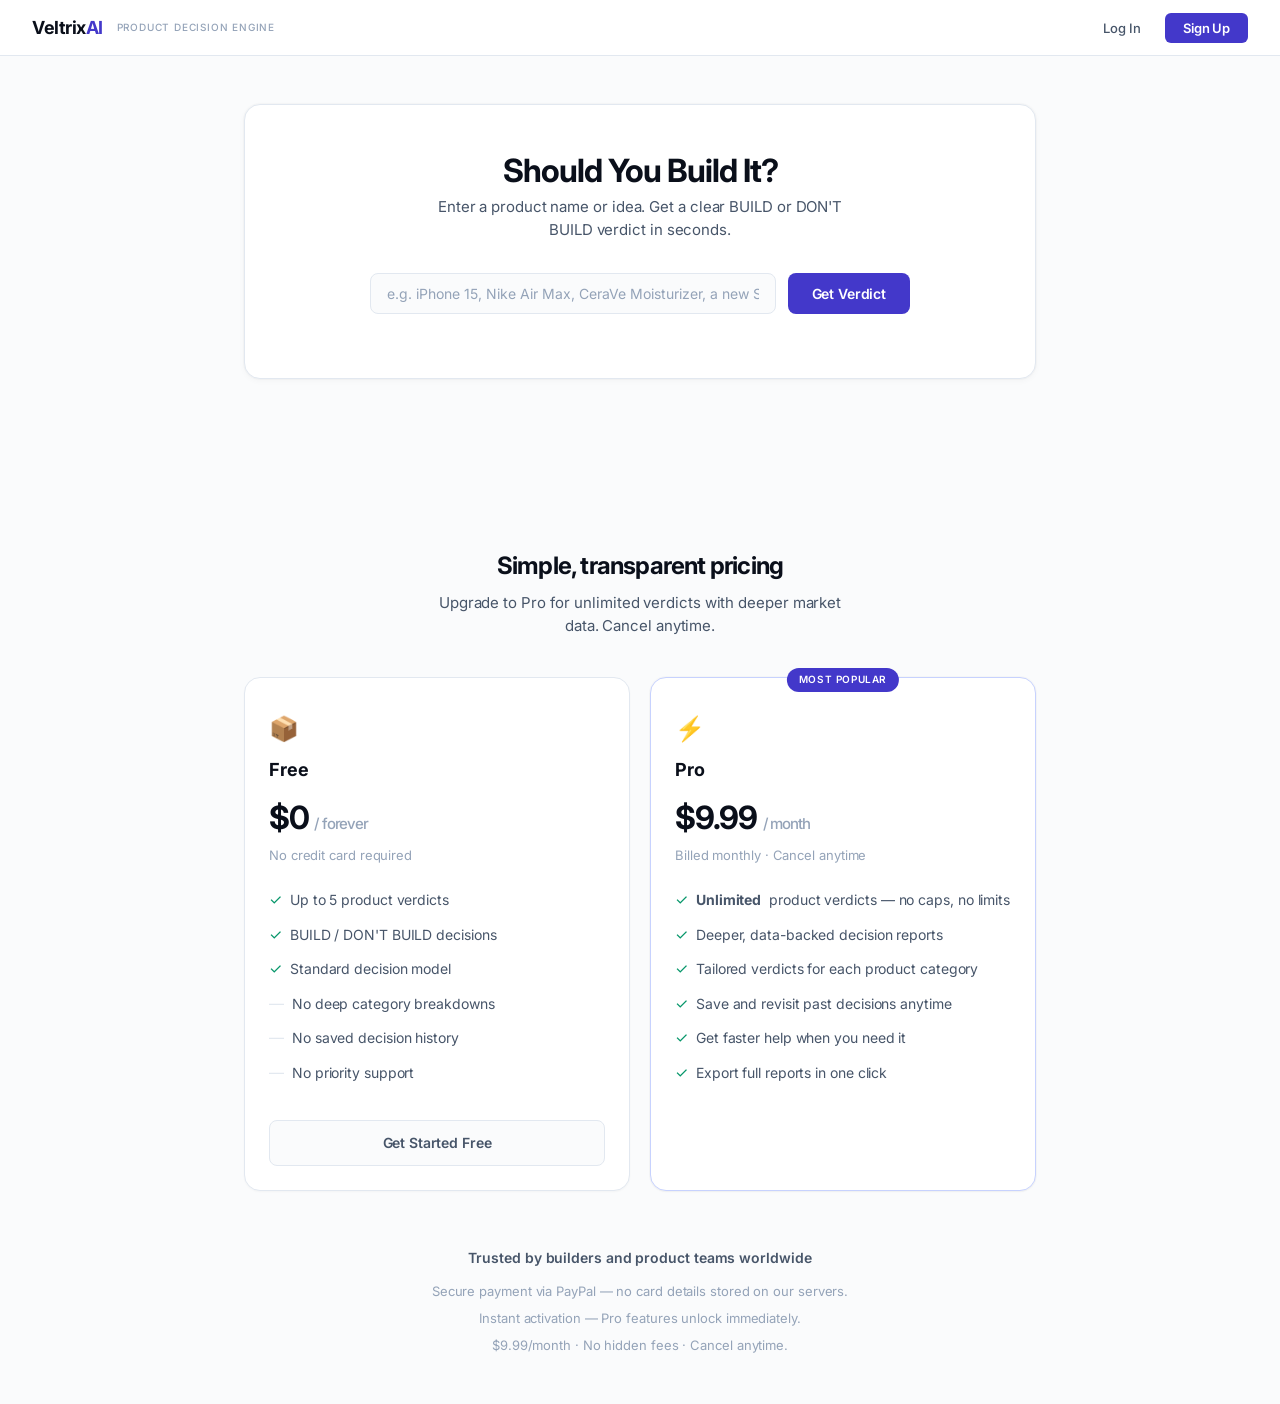
==== commit 2d094e54: "Premium visual upgrade: design tokens, landing page, pricing, workspace, comparison section Agent-Lo" ====
--- a/index.html
+++ b/index.html
@@ -68,8 +68,8 @@
 
     <!-- ── Pricing Section ── -->
     <div class="pricing-section" id="pricingSection" style="display:none;">
-        <h2 class="pricing-section-title">Make Better Product Decisions</h2>
-        <p class="pricing-section-sub">Upgrade to Pro — get unlimited verdicts with deeper market data and category-specific breakdowns. Cancel anytime.</p>
+        <h2 class="pricing-section-title">Simple, transparent pricing</h2>
+        <p class="pricing-section-sub">Upgrade to Pro for unlimited verdicts with deeper market data. Cancel anytime.</p>
 
         <!-- State-aware message banner (populated by script.js) -->
         <div class="pricing-state-msg" id="pricingStateMsg" style="display:none;"></div>
@@ -103,7 +103,7 @@
 
                 <!-- Pro Plan -->
                 <div class="pricing-card pricing-pro">
-                    <div class="pricing-popular">⭐ Chosen by Most Users</div>
+                    <div class="pricing-popular">Most Popular</div>
                     <div class="pricing-plan-icon">⚡</div>
                     <div class="pricing-plan-name">Pro</div>
                     <div class="pricing-price">$9.99 <span>/ month</span></div>
@@ -124,11 +124,10 @@
             </div>
 
             <div class="pricing-trust">
-                <p class="pricing-social-proof">🚀 Trusted by a growing number of ecommerce sellers and builders</p>
-                <p>🔒 <strong>Secure payment via PayPal</strong> — no card details stored on our servers.</p>
-                <p>⚡ <strong>Instant activation</strong> — Pro features unlock the moment you upgrade.</p>
-                <p>🚫 <strong>No hidden fees</strong> — $9.99/month, cancel anytime.</p>
-                <p>✅ <strong>Cancel anytime</strong> — manage from PayPal or your <strong>Dashboard</strong>. Your data is always yours.</p>
+                <p class="pricing-social-proof">Trusted by builders and product teams worldwide</p>
+                <p>Secure payment via PayPal — no card details stored on our servers.</p>
+                <p>Instant activation — Pro features unlock immediately.</p>
+                <p>$9.99/month · No hidden fees · Cancel anytime.</p>
             </div>
         </div>
     </div>
--- a/style.css
+++ b/style.css
@@ -1,28 +1,28 @@
 /* ══════════════════════════════════════════════════════════════
    Veltrix AI — Premium SaaS Design System
-   Font: Inter · Primary: Indigo-600
+   Font: Inter · Primary: Indigo-700
    ══════════════════════════════════════════════════════════════ */
 
 /* ── Design Tokens ── */
 :root {
-    /* Brand */
+    /* Brand — single indigo accent, slightly deeper for premium weight */
     --v-brand:          #4338ca;
     --v-brand-hover:    #3730a3;
     --v-brand-light:    #eef2ff;
     --v-brand-border:   #c7d2fe;
-    --v-brand-muted:    rgba(67, 56, 202, 0.06);
-    --v-brand-glow:     rgba(67, 56, 202, 0.18);
-
-    /* Neutrals (Slate) */
-    --v-text:           #0f172a;
-    --v-text-secondary: #334155;
-    --v-text-muted:     #64748b;
+    --v-brand-muted:    rgba(67, 56, 202, 0.05);
+    --v-brand-glow:     rgba(67, 56, 202, 0.12);
+
+    /* Neutrals — tightened for premium contrast */
+    --v-text:           #0a0f1a;
+    --v-text-secondary: #1e293b;
+    --v-text-muted:     #475569;
     --v-text-faint:     #94a3b8;
-    --v-bg:             #f8fafc;
+    --v-bg:             #fafbfc;
     --v-bg-elevated:    #ffffff;
     --v-bg-subtle:      #f1f5f9;
     --v-border:         #e2e8f0;
-    --v-border-light:   #f1f5f9;
+    --v-border-light:   #eef1f6;
 
     /* Feedback */
     --v-success:        #059669;
@@ -35,9 +35,9 @@
     --v-danger-light:   #fef2f2;
     --v-danger-border:  #fecaca;
 
-    /* Typography */
+    /* Typography — tighter scale, sharper hierarchy */
     --v-font:           'Inter', -apple-system, BlinkMacSystemFont, 'Segoe UI', Roboto, sans-serif;
-    --v-text-xs:        0.75rem;   /* 12px */
+    --v-text-xs:        0.6875rem; /* 11px */
     --v-text-sm:        0.8125rem; /* 13px */
     --v-text-base:      0.875rem;  /* 14px */
     --v-text-md:        0.9375rem; /* 15px */
@@ -63,28 +63,28 @@
     --v-sp-20: 5rem;     /* 80px */
     --v-sp-24: 6rem;     /* 96px */
 
-    /* Radius */
-    --v-radius-sm:  6px;
-    --v-radius:     8px;
-    --v-radius-md:  10px;
-    --v-radius-lg:  14px;
-    --v-radius-xl:  18px;
-    --v-radius-2xl: 24px;
+    /* Radius — tighter for premium sharpness */
+    --v-radius-sm:  4px;
+    --v-radius:     6px;
+    --v-radius-md:  8px;
+    --v-radius-lg:  12px;
+    --v-radius-xl:  16px;
+    --v-radius-2xl: 20px;
     --v-radius-full: 9999px;
 
-    /* Shadows — layered for depth */
-    --v-shadow-xs:  0 1px 2px rgba(0,0,0,0.04);
-    --v-shadow-sm:  0 1px 3px rgba(0,0,0,0.04), 0 1px 2px rgba(0,0,0,0.02);
-    --v-shadow:     0 2px 8px rgba(0,0,0,0.04), 0 1px 2px rgba(0,0,0,0.02);
-    --v-shadow-md:  0 4px 16px rgba(0,0,0,0.06), 0 1px 3px rgba(0,0,0,0.03);
-    --v-shadow-lg:  0 8px 32px rgba(0,0,0,0.08), 0 2px 8px rgba(0,0,0,0.03);
-    --v-shadow-xl:  0 20px 48px rgba(0,0,0,0.10), 0 0 0 1px rgba(0,0,0,0.03);
-    --v-shadow-brand: 0 4px 14px rgba(67,56,202,0.18);
-    --v-shadow-brand-lg: 0 8px 32px rgba(67,56,202,0.15);
+    /* Shadows — subtler, more refined layering */
+    --v-shadow-xs:  0 1px 2px rgba(0,0,0,0.03);
+    --v-shadow-sm:  0 1px 2px rgba(0,0,0,0.03), 0 0 0 1px rgba(0,0,0,0.02);
+    --v-shadow:     0 2px 6px rgba(0,0,0,0.03), 0 0 0 1px rgba(0,0,0,0.02);
+    --v-shadow-md:  0 4px 12px rgba(0,0,0,0.05), 0 0 0 1px rgba(0,0,0,0.02);
+    --v-shadow-lg:  0 8px 24px rgba(0,0,0,0.06), 0 0 0 1px rgba(0,0,0,0.02);
+    --v-shadow-xl:  0 16px 40px rgba(0,0,0,0.08), 0 0 0 1px rgba(0,0,0,0.03);
+    --v-shadow-brand: 0 4px 12px rgba(67,56,202,0.12);
+    --v-shadow-brand-lg: 0 8px 28px rgba(67,56,202,0.10);
 
     /* Transitions */
-    --v-ease:       cubic-bezier(0.4, 0, 0.2, 1);
-    --v-duration:   150ms;
+    --v-ease:       cubic-bezier(0.16, 1, 0.3, 1);
+    --v-duration:   180ms;
 }
 
 /* ── Reset & Base ── */
@@ -96,7 +96,8 @@
     padding: 0;
     color: var(--v-text-secondary);
     font-size: var(--v-text-base);
-    line-height: 1.6;
+    line-height: 1.55;
+    letter-spacing: -0.006em;
     -webkit-font-smoothing: antialiased;
     -moz-osx-font-smoothing: grayscale;
 }
@@ -104,9 +105,9 @@
 /* ── Top Bar (Navbar) ── */
 .top-bar {
     background: var(--v-bg-elevated);
-    border-bottom: 1px solid var(--v-border-light);
-    padding: 0 var(--v-sp-10);
-    height: 60px;
+    border-bottom: 1px solid var(--v-border);
+    padding: 0 var(--v-sp-8);
+    height: 56px;
     display: flex;
     align-items: center;
     gap: var(--v-sp-3);
@@ -115,21 +116,27 @@
     z-index: 100;
 }
 .top-bar .logo {
-    font-size: var(--v-text-2xl);
+    font-size: var(--v-text-xl);
     font-weight: 700;
     color: var(--v-text);
     letter-spacing: -0.5px;
 }
 .top-bar .logo span {
     color: var(--v-brand);
-    font-weight: 600;
+    font-weight: 700;
+}
+.top-bar-logo-link {
+    text-decoration: none;
+    display: flex;
+    align-items: center;
+    gap: 6px;
 }
 .top-bar .tagline {
-    font-size: 11px;
+    font-size: 10px;
     color: var(--v-text-faint);
     margin-left: 2px;
     font-weight: 500;
-    letter-spacing: 0.04em;
+    letter-spacing: 0.08em;
     text-transform: uppercase;
 }
 
@@ -163,6 +170,7 @@
     font-weight: 600;
     cursor: pointer;
     font-family: inherit;
+    letter-spacing: -0.01em;
     transition: background var(--v-duration) var(--v-ease), box-shadow var(--v-duration) var(--v-ease);
 }
 .auth-area .btn-signup:hover {
@@ -207,7 +215,7 @@
     transition: border-color var(--v-duration) var(--v-ease), color var(--v-duration) var(--v-ease);
 }
 .user-area .btn-logout:hover {
-    border-color: #cbd5e1;
+    border-color: var(--v-border);
     color: var(--v-text-secondary);
 }
 
@@ -337,34 +345,34 @@
     box-shadow: var(--v-shadow);
     margin-bottom: var(--v-sp-10);
     text-align: center;
-    border: 1px solid var(--v-border-light);
+    border: 1px solid var(--v-border);
 }
 .search-card h1 {
     margin: 0 0 var(--v-sp-2);
     font-size: var(--v-text-4xl);
     font-weight: 700;
     color: var(--v-text);
-    letter-spacing: -0.8px;
-    line-height: 1.15;
+    letter-spacing: -1px;
+    line-height: 1.1;
 }
 .search-card .muted {
     color: var(--v-text-muted);
     margin-bottom: var(--v-sp-8);
-    font-size: var(--v-text-lg);
-    line-height: 1.6;
-    max-width: 480px;
+    font-size: var(--v-text-md);
+    line-height: 1.5;
+    max-width: 440px;
     margin-left: auto;
     margin-right: auto;
 }
 .search-row {
     display: flex;
     gap: var(--v-sp-3);
-    max-width: 580px;
+    max-width: 540px;
     margin: 0 auto;
 }
 .search-row input[type="text"] {
     flex: 1;
-    padding: 12px var(--v-sp-4);
+    padding: 11px var(--v-sp-4);
     border-radius: var(--v-radius-md);
     border: 1px solid var(--v-border);
     font-size: var(--v-text-base);
@@ -383,7 +391,7 @@
     background: var(--v-bg-elevated);
 }
 .search-row button {
-    padding: 12px 28px;
+    padding: 11px 24px;
     border-radius: var(--v-radius-md);
     border: none;
     font-size: var(--v-text-base);
@@ -392,13 +400,13 @@
     background: var(--v-brand);
     color: white;
     cursor: pointer;
-    transition: background var(--v-duration) var(--v-ease), box-shadow var(--v-duration) var(--v-ease), transform 0.1s var(--v-ease);
+    letter-spacing: -0.01em;
+    transition: background var(--v-duration) var(--v-ease), box-shadow var(--v-duration) var(--v-ease);
     white-space: nowrap;
 }
 .search-row button:hover {
     background: var(--v-brand-hover);
     box-shadow: var(--v-shadow-brand);
-    transform: translateY(-1px);
 }
 .search-row button:disabled {
     background: #cbd5e1;
@@ -430,13 +438,13 @@
 .product-header {
     background: var(--v-bg-elevated);
     border-radius: var(--v-radius-xl);
-    padding: var(--v-sp-8) var(--v-sp-8);
+    padding: var(--v-sp-6) var(--v-sp-8);
     box-shadow: var(--v-shadow);
     margin-bottom: var(--v-sp-6);
     display: flex;
-    gap: var(--v-sp-6);
+    gap: var(--v-sp-5);
     align-items: flex-start;
-    border: 1px solid var(--v-border-light);
+    border: 1px solid var(--v-border);
 }
 .product-header .ph-image {
     width: 80px;
@@ -551,14 +559,14 @@
 .card {
     background: var(--v-bg-elevated);
     border-radius: var(--v-radius-lg);
-    padding: var(--v-sp-6) var(--v-sp-8);
-    margin-bottom: var(--v-sp-4);
+    padding: var(--v-sp-5) var(--v-sp-6);
+    margin-bottom: var(--v-sp-3);
+    box-shadow: var(--v-shadow-xs);
+    border: 1px solid var(--v-border);
+    transition: box-shadow 0.2s var(--v-ease);
+}
+.card:hover {
     box-shadow: var(--v-shadow-sm);
-    border: 1px solid var(--v-border-light);
-    transition: box-shadow 0.2s var(--v-ease);
-}
-.card:hover {
-    box-shadow: var(--v-shadow);
 }
 .card-header {
     display: flex;
@@ -731,43 +739,43 @@
 
 /* ── Pricing Section ── */
 .pricing-section {
-    max-width: 880px;
+    max-width: 840px;
     margin: var(--v-sp-16) auto var(--v-sp-12);
     padding: 0 var(--v-sp-6);
 }
 .pricing-section-title {
     text-align: center;
-    font-size: var(--v-text-4xl);
+    font-size: var(--v-text-3xl);
     font-weight: 700;
     color: var(--v-text);
-    letter-spacing: -0.6px;
-    margin: 0 0 var(--v-sp-3);
+    letter-spacing: -0.8px;
+    margin: 0 0 var(--v-sp-2);
 }
 .pricing-section-sub {
     text-align: center;
-    font-size: var(--v-text-lg);
-    color: var(--v-text-faint);
+    font-size: var(--v-text-md);
+    color: var(--v-text-muted);
     margin: 0 0 var(--v-sp-10);
-    line-height: 1.6;
-    max-width: 480px;
+    line-height: 1.5;
+    max-width: 420px;
     margin-left: auto;
     margin-right: auto;
 }
 .pricing-grid {
     display: grid;
     grid-template-columns: 1fr 1fr;
-    gap: var(--v-sp-6);
+    gap: var(--v-sp-5);
     margin-bottom: var(--v-sp-8);
 }
 .pricing-card {
     background: var(--v-bg-elevated);
     border-radius: var(--v-radius-xl);
-    border: 1px solid var(--v-border-light);
-    padding: var(--v-sp-8) var(--v-sp-8) var(--v-sp-8);
+    border: 1px solid var(--v-border);
+    padding: var(--v-sp-8) var(--v-sp-6) var(--v-sp-6);
     display: flex;
     flex-direction: column;
-    box-shadow: var(--v-shadow-sm);
-    transition: box-shadow 0.25s var(--v-ease), transform 0.2s var(--v-ease);
+    box-shadow: var(--v-shadow-xs);
+    transition: box-shadow 0.25s var(--v-ease);
     position: relative;
 }
 .pricing-card:hover {
@@ -775,30 +783,29 @@
 }
 .pricing-card.pricing-pro {
     border-color: var(--v-brand-border);
-    box-shadow: 0 4px 24px var(--v-brand-glow);
+    box-shadow: var(--v-shadow-sm);
 }
 .pricing-card.pricing-pro:hover {
     box-shadow: var(--v-shadow-brand-lg);
-    transform: translateY(-2px);
 }
 .pricing-popular {
     position: absolute;
-    top: -11px;
+    top: -10px;
     left: 50%;
     transform: translateX(-50%);
     background: var(--v-brand);
     color: #fff;
     font-size: 10px;
-    font-weight: 700;
+    font-weight: 600;
     text-transform: uppercase;
     letter-spacing: 0.06em;
-    padding: 5px 14px;
+    padding: 4px 12px;
     border-radius: var(--v-radius-full);
     white-space: nowrap;
 }
 .pricing-plan-icon {
-    font-size: 28px;
-    margin-bottom: var(--v-sp-3);
+    font-size: 24px;
+    margin-bottom: var(--v-sp-2);
 }
 .pricing-plan-name {
     font-size: var(--v-text-xl);
@@ -807,11 +814,11 @@
     margin: 0 0 2px;
 }
 .pricing-price {
-    font-size: var(--v-text-5xl);
+    font-size: var(--v-text-4xl);
     font-weight: 700;
     color: var(--v-text);
     margin: var(--v-sp-2) 0 2px;
-    letter-spacing: -1px;
+    letter-spacing: -1.2px;
 }
 .pricing-price span {
     font-size: var(--v-text-md);
@@ -848,19 +855,20 @@
 .pricing-cta {
     display: block;
     width: 100%;
-    padding: 12px var(--v-sp-6);
+    padding: 11px var(--v-sp-6);
     border-radius: var(--v-radius-md);
     border: none;
-    font-size: var(--v-text-md);
+    font-size: var(--v-text-base);
     font-weight: 600;
     cursor: pointer;
     font-family: inherit;
     text-align: center;
     text-decoration: none;
-    transition: background var(--v-duration) var(--v-ease), box-shadow var(--v-duration) var(--v-ease), transform 0.1s var(--v-ease);
-}
-.pricing-cta:hover { transform: translateY(-1px); }
-.pricing-cta:active { transform: translateY(0); }
+    letter-spacing: -0.01em;
+    transition: background var(--v-duration) var(--v-ease), box-shadow var(--v-duration) var(--v-ease);
+}
+.pricing-cta:hover { }
+.pricing-cta:active { }
 .pricing-cta-free {
     background: var(--v-bg);
     color: var(--v-text-muted);
@@ -1075,7 +1083,7 @@
 }
 .status-reassurance {
     font-size: var(--v-text-sm);
-    color: #cbd5e1;
+    color: var(--v-text-faint);
     margin: 0;
     line-height: 1.6;
 }
@@ -1109,7 +1117,7 @@
 .paywall-close {
     position: absolute; top: var(--v-sp-4); right: var(--v-sp-5);
     border: none; background: none; font-size: 22px;
-    cursor: pointer; color: #cbd5e1;
+    cursor: pointer; color: var(--v-text-faint);
     transition: color var(--v-duration) var(--v-ease);
 }
 .paywall-close:hover { color: var(--v-text-muted); }
@@ -1143,7 +1151,7 @@
     transform: translateY(-1px);
 }
 .paywall-micro {
-    font-size: var(--v-text-sm); color: #cbd5e1; margin: var(--v-sp-3) 0 0;
+    font-size: var(--v-text-sm); color: var(--v-text-faint); margin: var(--v-sp-3) 0 0;
 }
 
 /* ── Sticky Mobile CTA ── */
@@ -1247,7 +1255,7 @@
    ══════════════════════════════════════════════════════════════ */
 .verdict-banner {
     border-radius: var(--v-radius-xl);
-    padding: var(--v-sp-8);
+    padding: var(--v-sp-8) var(--v-sp-6);
     margin-bottom: var(--v-sp-6);
     text-align: center;
 }
